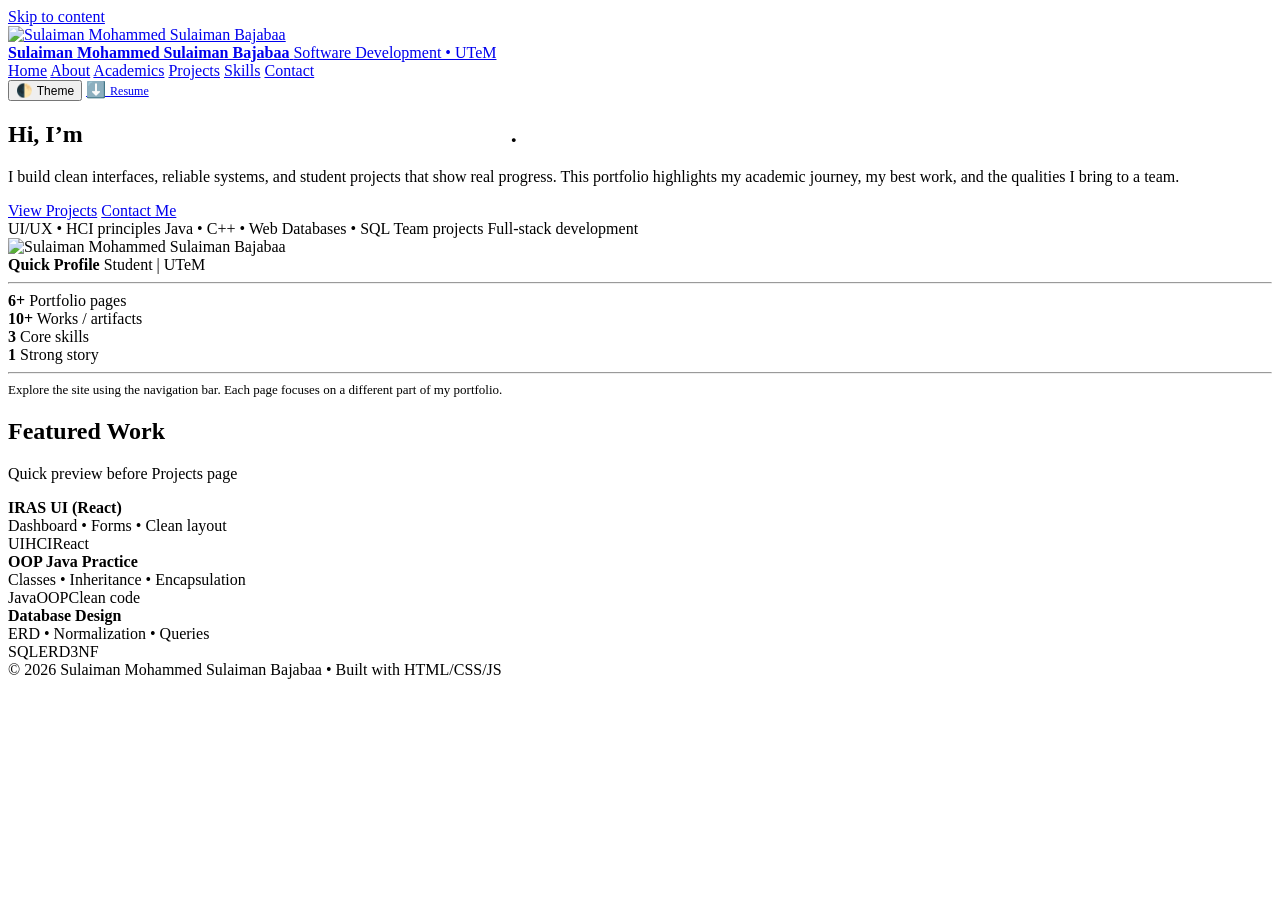
==== index.html @ 4e213ee7 "Add files via upload" ====
<!doctype html>
<html lang="en">
<head>
  <meta charset="utf-8" />
  <meta name="viewport" content="width=device-width,initial-scale=1" />
  <title>My Portfolio | Home</title>
  <link rel="stylesheet" href="assets/style.css" />
</head>
<body>
<a class="skip" href="#main">Skip to content</a>

<header class="site-header">
  <div class="container navbar">
    <a class="brand" href="index.html">
      <img class="brand-avatar" src="assets/me.jpg" alt="Sulaiman Mohammed Sulaiman Bajabaa" />
      <div class="title">
        <strong>Sulaiman Mohammed Sulaiman Bajabaa</strong>
        <span>Software Development • UTeM</span>
      </div>
    </a>

    <nav class="navlinks" aria-label="Primary">
      <a data-nav href="index.html">Home</a>
      <a data-nav href="about.html">About</a>
      <a data-nav href="academics.html">Academics</a>
      <a data-nav href="projects.html">Projects</a>
      <a data-nav href="gallery.html">Skills</a>
      <a data-nav href="contact.html">Contact</a>
    </nav>

    <div class="actions">
      <button class="pill" onclick="toggleTheme()" aria-label="Toggle theme">
        🌓 <span style="font-size:12px;color:var(--muted)">Theme</span>
      </button>
      <a class="pill" href="assets/resume.pdf" target="_blank" rel="noreferrer">
        ⬇️ <span style="font-size:12px;color:var(--muted)">Resume</span>
      </a>
    </div>
  </div>
</header>

<main id="main" class="container">
  <section class="hero">
    <div class="hero-grid">
      <div>
        <h1>Hi, I’m <span style="background:linear-gradient(90deg,var(--accent),var(--accent2),var(--accent3)); -webkit-background-clip:text; background-clip:text; color:transparent;">Sulaiman Mohammed Sulaiman Bajabaa</span>.</h1>
        <p class="lead">
          I build clean interfaces, reliable systems, and student projects that show real progress.
          This portfolio highlights my academic journey, my best work, and the qualities I bring to a team.
        </p>

        <div class="btnrow">
          <a class="btn-primary" href="projects.html">View Projects</a>
          <a class="btn-ghost" href="contact.html">Contact Me</a>
        </div>

        <div class="tagrow" aria-label="Highlights">
          <span class="tag">UI/UX • HCI principles</span>
          <span class="tag">Java • C++ • Web</span>
          <span class="tag">Databases • SQL</span>
          <span class="tag">Team projects</span>
          <span class="tag">Full-stack development</span>
        </div>
      </div>

      <div class="card">
        <div class="profile">
          <img class="avatar-img" src="assets/me.jpg" alt="Sulaiman Mohammed Sulaiman Bajabaa" />
          <div class="who">
            <strong>Quick Profile</strong>
            <span>Student | UTeM</span>
          </div>
        </div>

        <hr class="sep">

        <div class="grid-2">
          <div class="kpi">
            <strong>6+</strong>
            <span>Portfolio pages</span>
          </div>
          <div class="kpi">
            <strong>10+</strong>
            <span>Works / artifacts</span>
          </div>
          <div class="kpi">
            <strong>3</strong>
            <span>Core skills</span>
          </div>
          <div class="kpi">
            <strong>1</strong>
            <span>Strong story</span>
          </div>
        </div>

        <hr class="sep">

        <p style="margin:0;color:var(--muted);font-size:13px;">
          Explore the site using the navigation bar. Each page focuses on a different part of my portfolio.
        </p>
      </div>
    </div>
  </section>

  <div class="section-title">
    <h2>Featured Work</h2>
    <p>Quick preview before Projects page</p>
  </div>

  <section class="grid-3">
    <article class="project" data-tags="web uiux hci">
      <strong>IRAS UI (React)</strong>
      <div class="meta">Dashboard • Forms • Clean layout</div>
      <div class="badges">
        <span class="badge">UI</span><span class="badge">HCI</span><span class="badge">React</span>
      </div>
    </article>

    <article class="project" data-tags="java oop">
      <strong>OOP Java Practice</strong>
      <div class="meta">Classes • Inheritance • Encapsulation</div>
      <div class="badges">
        <span class="badge">Java</span><span class="badge">OOP</span><span class="badge">Clean code</span>
      </div>
    </article>

    <article class="project" data-tags="database sql">
      <strong>Database Design</strong>
      <div class="meta">ERD • Normalization • Queries</div>
      <div class="badges">
        <span class="badge">SQL</span><span class="badge">ERD</span><span class="badge">3NF</span>
      </div>
    </article>
  </section>
</main>

<footer class="footer">
  <div class="container">© <span id="year"></span> Sulaiman Mohammed Sulaiman Bajabaa • Built with HTML/CSS/JS</div>
</footer>

<div id="toast" class="toast" role="status" aria-live="polite"></div>

<script src="assets/app.js"></script>
<script>
  document.getElementById("year").textContent = new Date().getFullYear();
</script>
</body>
</html>
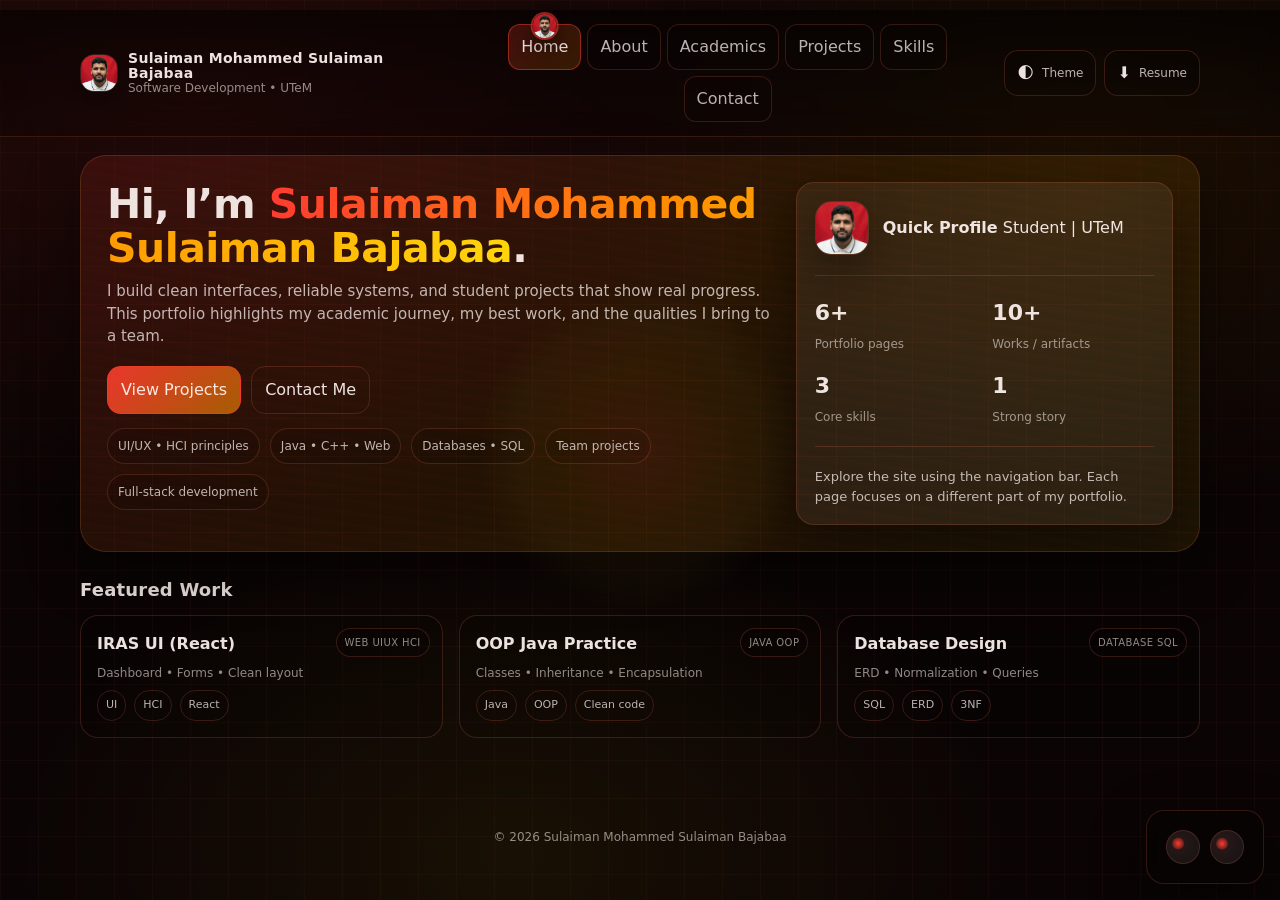
==== commit bb60cfe8: "adding the jum features" ====
--- a/index.html
+++ b/index.html
@@ -104,7 +104,7 @@
 
   <div class="section-title">
     <h2>Featured Work</h2>
-    <p>Quick preview before Projects page</p>
+    
   </div>
 
   <section class="grid-3">
@@ -135,7 +135,7 @@
 </main>
 
 <footer class="footer">
-  <div class="container">© <span id="year"></span> Sulaiman Mohammed Sulaiman Bajabaa • Built with HTML/CSS/JS</div>
+  <div class="container">© <span id="year"></span> Sulaiman Mohammed Sulaiman Bajabaa </div>
 </footer>
 
 <div id="toast" class="toast" role="status" aria-live="polite"></div>
--- a/assets/style.css
+++ b/assets/style.css
@@ -0,0 +1,693 @@
+
+*{ box-sizing:border-box; }
+html, body{ height:100%; }
+img{ max-width:100%; display:block; }
+a{ color:inherit; text-decoration:none; }
+button, input, textarea{ font:inherit; }
+::selection{ background: rgba(255, 59, 48, .25); }
+
+
+:root{
+  --bg: #120707;
+
+  --card: rgba(255,255,255,.06);
+  --card2: rgba(255,255,255,.09);
+  --border: rgba(255,120,90,.18);
+  --grid: rgba(255,120,90,.06);
+
+  --text: rgba(255,245,242,.92);
+  --muted: rgba(255,245,242,.72);
+  --muted2: rgba(255,245,242,.55);
+
+  --shadow: 0 18px 55px rgba(0,0,0,.45);
+
+ 
+  --accent: #ff3b30;   
+  --accent2: #ff9500;
+  --accent3: #ffd60a;  
+
+  --radius: 18px;
+  --radius2: 26px;
+  --max: 1120px;
+}
+
+
+body[data-theme="light"]{
+  --bg: #fff7f6;
+
+
+  --card: rgba(255,255,255,.92);
+  --card2: rgba(255,255,255,.96);
+
+  --border: rgba(170, 60, 50, .20);
+  --grid: rgba(170, 60, 50, .035);
+
+  --text: rgba(18, 10, 10, .92);
+  --muted: rgba(18, 10, 10, .76);
+  --muted2: rgba(18, 10, 10, .56);
+
+  --shadow: 0 18px 55px rgba(24, 34, 60, .10);
+}
+
+
+body{
+  margin:0;
+  font-family: ui-sans-serif, system-ui, -apple-system, Segoe UI, Roboto, Arial;
+  line-height:1.5;
+  color: var(--text);
+
+  background:
+    linear-gradient(to bottom, rgba(0,0,0,.42), rgba(0,0,0,.42)),
+    radial-gradient(1200px 700px at 15% 10%, rgba(255,59,48,.18), transparent 60%),
+    radial-gradient(900px 600px at 85% 20%, rgba(255,149,0,.14), transparent 55%),
+    radial-gradient(900px 600px at 40% 95%, rgba(255,214,10,.10), transparent 55%),
+    linear-gradient(var(--grid) 1px, transparent 1px),
+    linear-gradient(90deg, var(--grid) 1px, transparent 1px),
+    var(--bg);
+
+  background-size:
+    auto, auto, auto, auto,
+    38px 38px,
+    38px 38px,
+    auto;
+
+  overflow-x:hidden;
+}
+
+
+body[data-theme="light"]{
+  background:
+    radial-gradient(1200px 700px at 15% 10%, rgba(255,59,48,.10), transparent 60%),
+    radial-gradient(900px 600px at 85% 20%, rgba(255,149,0,.08), transparent 55%),
+    radial-gradient(900px 600px at 40% 95%, rgba(255,214,10,.06), transparent 55%),
+    linear-gradient(var(--grid) 1px, transparent 1px),
+    linear-gradient(90deg, var(--grid) 1px, transparent 1px),
+    var(--bg);
+
+  background-size:
+    auto, auto, auto,
+    38px 38px,
+    38px 38px,
+    auto;
+}
+
+
+.container{ width: min(var(--max), calc(100% - 40px)); margin:0 auto; }
+main{ padding: 28px 0 60px; }
+.footer{ padding: 30px 0 40px; text-align:center; font-size:12px; color: var(--muted2); }
+
+.skip{
+  position:absolute;
+  left:-999px;
+  top:8px;
+  padding:10px 12px;
+  background: var(--card2);
+  border: 1px solid var(--border);
+  border-radius:12px;
+}
+.skip:focus{ left:12px; z-index:9999; }
+
+
+header.site-header{
+  position: sticky;
+  top: 10px;
+  z-index: 50;
+  backdrop-filter: blur(12px);
+  background: linear-gradient(to bottom, rgba(0,0,0,.52), rgba(0,0,0,.18));
+  border-bottom: 1px solid var(--border);
+}
+body[data-theme="light"] header.site-header{
+  background: rgba(255,255,255,.92);
+}
+
+.navbar{
+  display:flex;
+  align-items:center;
+  justify-content: space-between;
+  gap: 12px;
+  padding: 14px 0;
+}
+
+.brand{
+  display:flex;
+  align-items:center;
+  gap: 10px;
+}
+
+.logo{
+  width: 40px;
+  height: 40px;
+  border-radius: 14px;
+  background: conic-gradient(from 220deg, var(--accent), var(--accent2), var(--accent3), var(--accent));
+  box-shadow: 0 0 0 6px rgba(255, 59, 48, .10);
+}
+
+.brand .title{
+  display:grid;
+  line-height: 1.1;
+}
+.brand .title strong{ font-size: 14px; letter-spacing: .3px; }
+.brand .title span{ font-size: 12px; color: var(--muted2); }
+
+.navlinks{
+  display:flex;
+  gap: 6px;
+  flex-wrap: wrap;
+  justify-content: center;
+}
+.navlinks a{
+  padding: 10px 12px;
+  border-radius: 12px;
+  border: 1px solid var(--border);
+  background: rgba(0,0,0,.12);
+  color: var(--muted);
+  transition: .18s ease;
+}
+body[data-theme="light"] .navlinks a{ background: rgba(255,255,255,.62); }
+.navlinks a:hover{
+  transform: translateY(-1px);
+  color: var(--text);
+  border-color: rgba(255,59,48,.40);
+}
+.navlinks a.active{
+  background: linear-gradient(135deg, rgba(255,59,48,.22), rgba(255,149,0,.16));
+  border-color: rgba(255,59,48,.48);
+  color: var(--text);
+}
+
+.actions{ display:flex; align-items:center; gap: 8px; }
+.pill{
+  border: 1px solid var(--border);
+  background: rgba(0,0,0,.16);
+  color: var(--text);
+  padding: 10px 12px;
+  border-radius: 14px;
+  cursor:pointer;
+  transition: .18s ease;
+  display:inline-flex;
+  align-items:center;
+  gap: 8px;
+}
+body[data-theme="light"] .pill{ background: rgba(255,255,255,.72); }
+.pill:hover{ transform: translateY(-1px); border-color: rgba(255,59,48,.42); }
+.pill:active{ transform: translateY(0px); }
+
+
+.brand-avatar{
+  width: 38px;
+  height: 38px;
+  border-radius: 14px;
+  object-fit: cover;
+  border: 1px solid var(--border);
+  box-shadow: 0 10px 26px rgba(0,0,0,.28);
+  flex: 0 0 auto;
+}
+
+.avatar-img{
+  width: 54px;
+  height: 54px;
+  border-radius: 16px;
+  object-fit: cover;
+  border: 1px solid var(--border);
+  box-shadow: 0 16px 40px rgba(0,0,0,.35);
+  flex: 0 0 auto;
+}
+
+.hero{
+  border: 1px solid var(--border);
+  background: linear-gradient(135deg, rgba(255,59,48,.12), rgba(255,149,0,.10), rgba(255,214,10,.08));
+  border-radius: var(--radius2);
+  padding: 26px;
+  box-shadow: var(--shadow);
+  position: relative;
+  overflow: hidden;
+}
+body[data-theme="light"] .hero{
+  background: linear-gradient(135deg, rgba(255,255,255,.92), rgba(255,255,255,.86));
+}
+
+
+.hero::before{
+  content:"";
+  position:absolute;
+  inset:-40%;
+  background: repeating-linear-gradient(
+    to bottom,
+    rgba(255,59,48,.08) 0px,
+    rgba(255,59,48,.08) 1px,
+    transparent 7px,
+    transparent 12px
+  );
+  transform: rotate(8deg);
+  opacity: .22;
+  animation: scan 9s linear infinite;
+  pointer-events:none;
+}
+@keyframes scan{
+  0%{ transform: translateY(-10%) rotate(8deg); }
+  100%{ transform: translateY(10%) rotate(8deg); }
+}
+
+.hero-grid{
+  display:grid;
+  grid-template-columns: 1.6fr .9fr;
+  gap: 18px;
+  position: relative;
+  z-index: 1;
+}
+@media (max-width: 900px){
+  .hero-grid{ grid-template-columns: 1fr; }
+}
+
+h1{
+  margin: 0 0 10px;
+  font-size: clamp(28px, 3.2vw, 44px);
+  line-height: 1.08;
+  letter-spacing: -0.5px;
+}
+.lead{
+  margin: 0 0 18px;
+  font-size: 15px;
+  color: var(--muted);
+}
+body[data-theme="light"] .lead{
+  color: var(--muted);
+  font-weight: 520;
+}
+
+.section-title{
+  display:flex;
+  align-items:center;
+  justify-content: space-between;
+  gap: 12px;
+  margin: 24px 0 12px;
+}
+.section-title h2{ margin:0; font-size:18px; letter-spacing:.2px; }
+.section-title p{ margin:0; color: var(--muted2); font-size:12px; }
+
+.card{
+  border: 1px solid var(--border);
+  background: var(--card);
+  border-radius: var(--radius);
+  padding: 18px;
+  box-shadow: var(--shadow);
+}
+
+hr.sep{
+  border:none;
+  border-top: 1px solid var(--border);
+  margin: 20px 0;
+}
+
+.grid-2{ display:grid; grid-template-columns: 1fr 1fr; gap:16px; }
+.grid-3{ display:grid; grid-template-columns: 1fr 1fr 1fr; gap:16px; }
+@media (max-width: 900px){
+  .grid-2, .grid-3{ grid-template-columns: 1fr; }
+}
+
+
+.btnrow{ display:flex; gap: 10px; flex-wrap: wrap; }
+.btn-primary, .btn-ghost{
+  padding: 11px 13px;
+  border-radius: 14px;
+  color: var(--text);
+  cursor:pointer;
+  transition: .18s ease;
+  border: 1px solid var(--border);
+}
+.btn-primary{
+  background: linear-gradient(135deg, rgba(255,59,48,.90), rgba(255,149,0,.58));
+  border-color: rgba(255,59,48,.50);
+}
+.btn-ghost{ background: transparent; }
+.btn-primary:hover, .btn-ghost:hover{ transform: translateY(-1px); }
+.btn-primary:active, .btn-ghost:active{ transform: translateY(0px); }
+
+.tagrow{ display:flex; flex-wrap:wrap; gap: 10px; margin: 14px 0 0; }
+.tag{
+  font-size: 12px;
+  padding: 8px 10px;
+  border-radius: 999px;
+  border: 1px solid var(--border);
+  background: rgba(0,0,0,.14);
+  color: var(--muted);
+}
+body[data-theme="light"] .tag{ background: rgba(255,255,255,.62); }
+
+.notice{ margin-top: 10px; font-size: 12px; color: var(--muted2); }
+
+
+.profile{ display:flex; gap: 14px; align-items:center; }
+
+.kpi{ display:grid; gap: 6px; }
+.kpi strong{ font-size: 22px; }
+.kpi span{ color: var(--muted2); font-size: 12px; }
+
+
+.timeline{ display:grid; gap: 10px; }
+.t-item{
+  display:grid;
+  grid-template-columns: 120px 1fr;
+  gap: 12px;
+  padding: 14px;
+  border-radius: 16px;
+  border: 1px solid var(--border);
+  background: rgba(0,0,0,.10);
+}
+body[data-theme="light"] .t-item{ background: rgba(255,255,255,.90); }
+@media (max-width: 600px){ .t-item{ grid-template-columns: 1fr; } }
+.t-item .when{ color: var(--muted2); font-size: 12px; }
+.t-item .what strong{ display:block; }
+.t-item .what span{ color: var(--muted2); font-size: 12px; }
+
+.filterbar{
+  display:flex;
+  gap: 10px;
+  flex-wrap: wrap;
+  align-items:center;
+  justify-content: space-between;
+}
+.search{
+  flex: 1;
+  min-width: 220px;
+  padding: 11px 12px;
+  border-radius: 14px;
+  border: 1px solid var(--border);
+  background: rgba(0,0,0,.12);
+  color: var(--text);
+  outline:none;
+}
+body[data-theme="light"] .search{ background: rgba(255,255,255,.86); }
+
+.chips{ display:flex; gap: 8px; flex-wrap: wrap; }
+.chip{
+  padding: 9px 10px;
+  border-radius: 999px;
+  border: 1px solid var(--border);
+  background: rgba(0,0,0,.10);
+  color: var(--muted);
+  cursor:pointer;
+  transition: .15s ease;
+  font-size: 12px;
+}
+body[data-theme="light"] .chip{ background: rgba(255,255,255,.86); }
+.chip.active{
+  background: linear-gradient(135deg, rgba(255,59,48,.22), rgba(255,149,0,.16));
+  border-color: rgba(255,59,48,.46);
+  color: var(--text);
+}
+
+.project{
+  padding: 16px;
+  border-radius: 18px;
+  border: 1px solid var(--border);
+  background: rgba(0,0,0,.10);
+  display:grid;
+  gap: 8px;
+  transition: .18s ease;
+  position: relative;
+}
+body[data-theme="light"] .project{ background: rgba(255,255,255,.90); }
+.project:hover{ transform: translateY(-2px); border-color: rgba(255,59,48,.40); }
+
+.project .meta{ color: var(--muted2); font-size: 12px; }
+.badges{ display:flex; gap: 8px; flex-wrap: wrap; }
+.badge{
+  font-size: 11px;
+  padding: 6px 8px;
+  border-radius: 999px;
+  border: 1px solid var(--border);
+  color: var(--muted);
+}
+
+
+.project::after{
+  content: attr(data-tags);
+  position:absolute;
+  top: 12px;
+  right: 12px;
+  font-size: 10px;
+  padding: 6px 8px;
+  border-radius: 999px;
+  border: 1px solid var(--border);
+  background: rgba(0,0,0,.18);
+  color: var(--muted2);
+  letter-spacing: .4px;
+  text-transform: uppercase;
+}
+body[data-theme="light"] .project::after{ background: rgba(255,255,255,.92); }
+
+
+.gallery{
+  display:grid;
+  grid-template-columns: repeat(12, 1fr);
+  gap: 12px;
+}
+.g-item{
+  grid-column: span 4;
+  border-radius: 18px;
+  overflow:hidden;
+  border: 1px solid var(--border);
+  background: rgba(0,0,0,.10);
+  cursor:pointer;
+  transition: .18s ease;
+}
+body[data-theme="light"] .g-item{ background: rgba(255,255,255,.90); }
+.g-item:hover{ transform: translateY(-2px); border-color: rgba(255,59,48,.40); }
+.g-item .cap{ padding: 12px; font-size: 12px; color: var(--muted); }
+@media (max-width: 900px){ .g-item{ grid-column: span 6; } }
+@media (max-width: 600px){ .g-item{ grid-column: span 12; } }
+
+.modal{
+  position: fixed;
+  inset: 0;
+  display:none;
+  place-items:center;
+  background: rgba(0,0,0,.65);
+  padding: 20px;
+  z-index: 999;
+}
+.modal.show{ display:grid; }
+.modal .box{
+  width: min(920px, 100%);
+  border-radius: 22px;
+  border: 1px solid var(--border);
+  background: var(--bg);
+  box-shadow: var(--shadow);
+  overflow:hidden;
+}
+.modal .top{
+  display:flex;
+  align-items:center;
+  justify-content: space-between;
+  gap: 10px;
+  padding: 12px 14px;
+  border-bottom: 1px solid var(--border);
+}
+.modal .top strong{ font-size: 13px; }
+.modal .content{ padding: 14px; }
+.modal .close{
+  border: 1px solid var(--border);
+  background: rgba(0,0,0,.18);
+  color: var(--text);
+  padding: 8px 10px;
+  border-radius: 12px;
+  cursor:pointer;
+}
+body[data-theme="light"] .modal .close{ background: rgba(255,255,255,.92); }
+
+
+.form{ display:grid; gap: 12px; }
+.field{ display:grid; gap: 6px; }
+.field label{ font-size: 12px; color: var(--muted2); }
+.field input, .field textarea{
+  padding: 11px 12px;
+  border-radius: 14px;
+  border: 1px solid var(--border);
+  background: rgba(0,0,0,.12);
+  color: var(--text);
+  outline:none;
+}
+body[data-theme="light"] .field input,
+body[data-theme="light"] .field textarea{ background: rgba(255,255,255,.92); }
+.field textarea{ min-height: 120px; resize: vertical; }
+.help{ font-size: 12px; color: var(--muted2); }
+
+.toast{
+  position: fixed;
+  bottom: 18px;
+  left: 50%;
+  transform: translateX(-50%);
+  padding: 10px 12px;
+  border-radius: 14px;
+  border: 1px solid var(--border);
+  background: rgba(0,0,0,.55);
+  backdrop-filter: blur(10px);
+  color: var(--text);
+  display:none;
+  z-index: 1000;
+}
+body[data-theme="light"] .toast{ background: rgba(255,255,255,.92); }
+.toast.show{ display:block; }
+
+
+.cursor-glow{
+  position: fixed;
+  left: 0;
+  top: 0;
+  width: 320px;
+  height: 320px;
+  border-radius: 999px;
+  pointer-events: none;
+  z-index: 5;
+  transform: translate(-50%, -50%);
+  opacity: .28;
+  filter: blur(2px);
+  background: radial-gradient(circle,
+    rgba(255,59,48,.35) 0%,
+    rgba(255,149,0,.18) 35%,
+    rgba(255,214,10,.10) 55%,
+    transparent 70%
+  );
+  mix-blend-mode: screen;
+}
+body[data-theme="light"] .cursor-glow{
+  opacity: .20;
+  mix-blend-mode: multiply;
+}
+
+
+.buddy{
+  position: fixed;
+  right: 16px;
+  bottom: 16px;
+  width: 118px;
+  height: 74px;
+  border-radius: 18px;
+  border: 1px solid var(--border);
+  background: rgba(0,0,0,.22);
+  backdrop-filter: blur(10px);
+  box-shadow: var(--shadow);
+  z-index: 60;
+  display:flex;
+  align-items:center;
+  justify-content: center;
+  gap: 10px;
+  cursor: pointer;
+  user-select: none;
+}
+body[data-theme="light"] .buddy{ background: rgba(255,255,255,.86); }
+
+.buddy .eye{
+  width: 34px;
+  height: 34px;
+  border-radius: 999px;
+  border: 1px solid var(--border);
+  background: rgba(255,255,255,.08);
+  position: relative;
+  overflow: hidden;
+}
+body[data-theme="light"] .buddy .eye{ background: rgba(0,0,0,.04); }
+
+.buddy .pupil{
+  width: 12px;
+  height: 12px;
+  border-radius: 999px;
+  position:absolute;
+  left: 50%;
+  top: 50%;
+  transform: translate(-50%, -50%);
+  background: radial-gradient(circle, var(--accent) 0%, rgba(255,59,48,.45) 55%, rgba(0,0,0,.35) 100%);
+  box-shadow: 0 0 18px rgba(255,59,48,.30);
+}
+
+.buddy .hint{
+  position: absolute;
+  left: 10px;
+  top: -28px;
+  font-size: 11px;
+  color: var(--muted2);
+  background: rgba(0,0,0,.22);
+  border: 1px solid var(--border);
+  padding: 6px 8px;
+  border-radius: 12px;
+  opacity: 0;
+  transform: translateY(4px);
+  transition: .18s ease;
+  pointer-events:none;
+  white-space: nowrap;
+}
+body[data-theme="light"] .buddy .hint{ background: rgba(255,255,255,.92); }
+.buddy:hover .hint{ opacity: 1; transform: translateY(0); }
+
+
+.buddy.pop{ animation: buddyPop .35s ease; }
+@keyframes buddyPop{
+  0%{ transform: translateY(0) scale(1); }
+  50%{ transform: translateY(-4px) scale(1.03); }
+  100%{ transform: translateY(0) scale(1); }
+}
+
+
+@media (prefers-reduced-motion: reduce){
+  *{ scroll-behavior:auto !important; transition:none !important; animation:none !important; }
+  .cursor-glow{ display:none !important; }
+}
+
+
+.navlinks{
+  position: relative;
+  align-items: center;
+}
+
+.nav-face{
+  position: absolute;
+  left: 0;
+  top: -12px;            
+
+  width: 28px;
+  height: 28px;
+  border-radius: 999px;
+  overflow: hidden;
+  pointer-events: none;
+  z-index: 10;
+
+  border: 2px solid rgba(255,59,48,.55);
+  box-shadow: 0 10px 18px rgba(0,0,0,.40);
+  background: rgba(0,0,0,.25);
+
+  opacity: 0;
+  transform: translateX(calc(var(--x, 0px) - 50%));
+  transition: none;        
+}
+
+body[data-theme="light"] .nav-face{
+  background: rgba(255,255,255,.85);
+  box-shadow: 0 10px 18px rgba(0,0,0,.18);
+}
+
+.nav-face img{
+  width: 100%;
+  height: 100%;
+  object-fit: cover;
+  display: block;
+}
+
+.nav-face.ready{
+  opacity: 1;
+  transition: transform .26s cubic-bezier(.2,.9,.2,1);
+}
+
+
+.nav-face.jump{
+  animation: faceJump .30s cubic-bezier(.2,.9,.2,1);
+}
+@keyframes faceJump{
+  0%   { transform: translateX(calc(var(--x, 0px) - 50%)) translateY(0) scale(1); }
+  45%  { transform: translateX(calc(var(--x, 0px) - 50%)) translateY(-10px) scale(1.06); }
+  100% { transform: translateX(calc(var(--x, 0px) - 50%)) translateY(0) scale(1); }
+}
+
+@media (max-width: 760px){
+  .nav-face{ display:none; }
+}
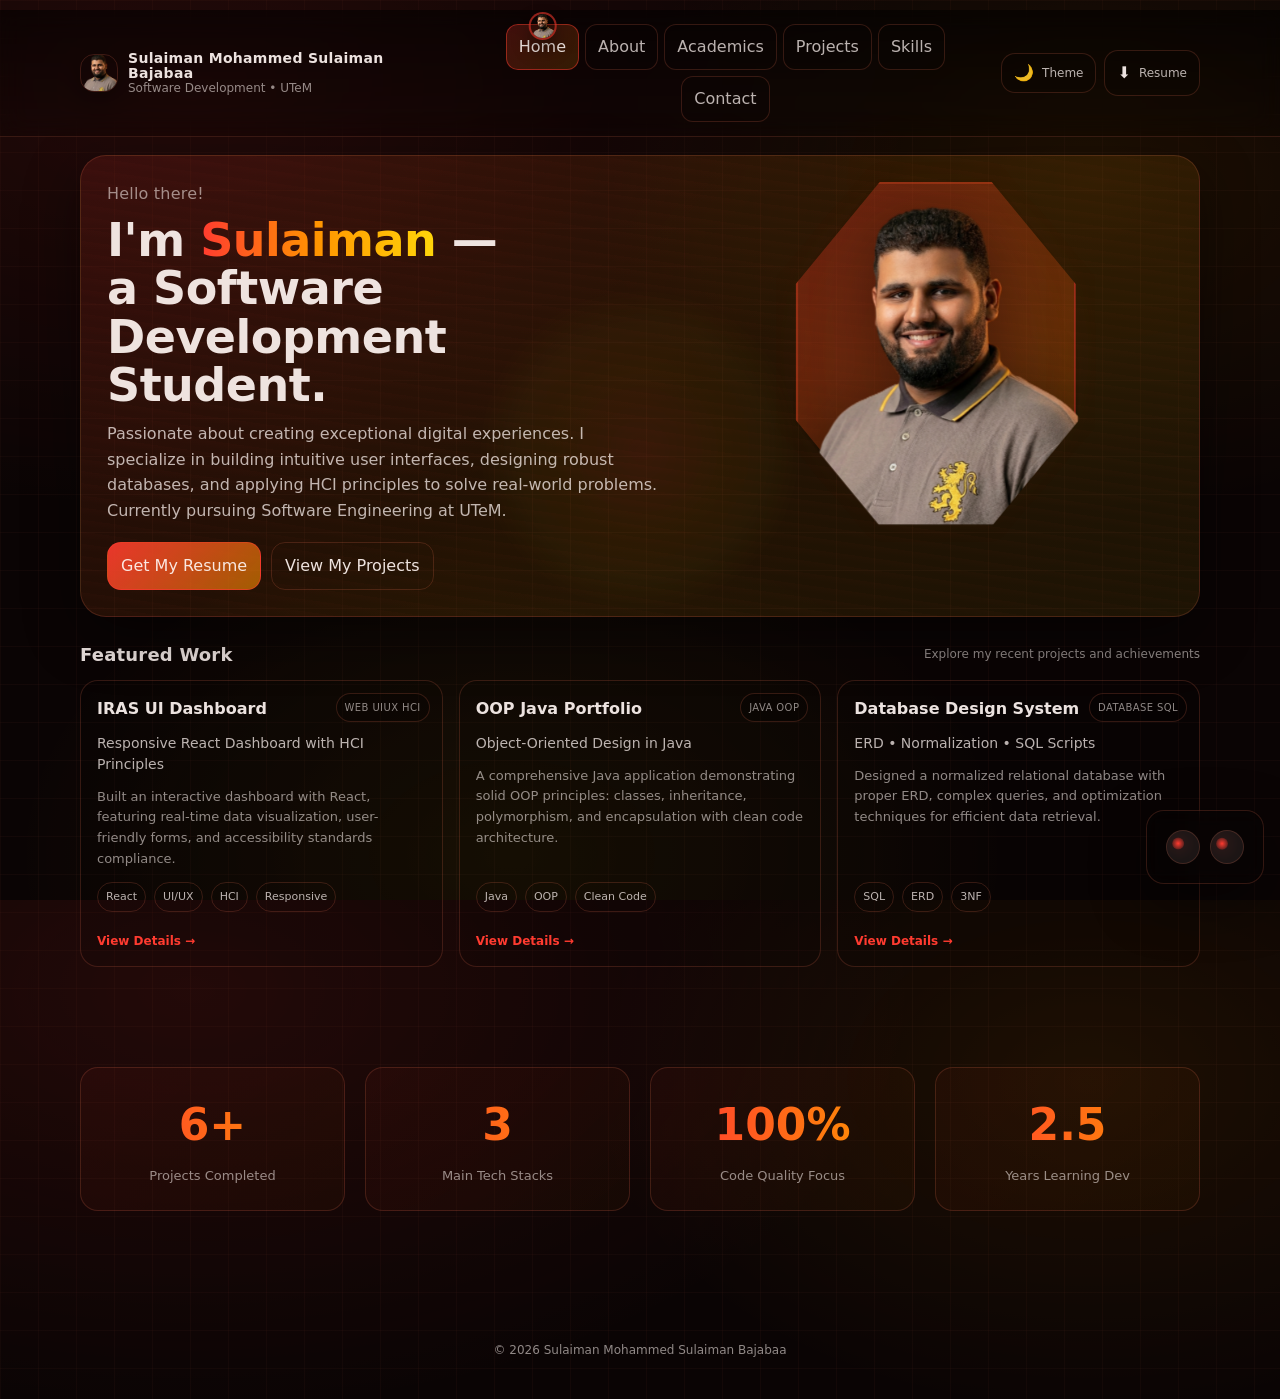
==== commit 36bd7f3a: "adding some pic and finishing other files" ====
--- a/index.html
+++ b/index.html
@@ -30,7 +30,7 @@
 
     <div class="actions">
       <button class="pill" onclick="toggleTheme()" aria-label="Toggle theme">
-        🌓 <span style="font-size:12px;color:var(--muted)">Theme</span>
+        <span class="theme-icon">🌙</span> <span style="font-size:12px;color:var(--muted)">Theme</span>
       </button>
       <a class="pill" href="assets/resume.pdf" target="_blank" rel="noreferrer">
         ⬇️ <span style="font-size:12px;color:var(--muted)">Resume</span>
@@ -42,95 +42,108 @@
 <main id="main" class="container">
   <section class="hero">
     <div class="hero-grid">
-      <div>
-        <h1>Hi, I’m <span style="background:linear-gradient(90deg,var(--accent),var(--accent2),var(--accent3)); -webkit-background-clip:text; background-clip:text; color:transparent;">Sulaiman Mohammed Sulaiman Bajabaa</span>.</h1>
-        <p class="lead">
-          I build clean interfaces, reliable systems, and student projects that show real progress.
-          This portfolio highlights my academic journey, my best work, and the qualities I bring to a team.
+      <div class="hero-left">
+        <p class="hero-kicker">Hello there! </p>
+
+        <h1 class="hero-title">
+          I'm <span class="hero-name">Sulaiman</span> —<br>
+
+
+          a <span class=>Software Development Student</span>.
+        </h1>
+
+        <p class="hero-desc">
+          Passionate about creating exceptional digital experiences. I specialize in building 
+          intuitive user interfaces, designing robust databases, and applying HCI principles 
+          to solve real-world problems. Currently pursuing Software Engineering at UTeM.
         </p>
 
-        <div class="btnrow">
-          <a class="btn-primary" href="projects.html">View Projects</a>
-          <a class="btn-ghost" href="contact.html">Contact Me</a>
-        </div>
-
-        <div class="tagrow" aria-label="Highlights">
-          <span class="tag">UI/UX • HCI principles</span>
-          <span class="tag">Java • C++ • Web</span>
-          <span class="tag">Databases • SQL</span>
-          <span class="tag">Team projects</span>
-          <span class="tag">Full-stack development</span>
+        <div class="hero-cta">
+          <a class="btn-primary" href="assets/resume.pdf" target="_blank" rel="noreferrer">Get My Resume</a>
+          <a class="btn-ghost" href="projects.html">View My Projects</a>
         </div>
       </div>
 
-      <div class="card">
-        <div class="profile">
-          <img class="avatar-img" src="assets/me.jpg" alt="Sulaiman Mohammed Sulaiman Bajabaa" />
-          <div class="who">
-            <strong>Quick Profile</strong>
-            <span>Student | UTeM</span>
-          </div>
-        </div>
-
-        <hr class="sep">
-
-        <div class="grid-2">
-          <div class="kpi">
-            <strong>6+</strong>
-            <span>Portfolio pages</span>
-          </div>
-          <div class="kpi">
-            <strong>10+</strong>
-            <span>Works / artifacts</span>
-          </div>
-          <div class="kpi">
-            <strong>3</strong>
-            <span>Core skills</span>
-          </div>
-          <div class="kpi">
-            <strong>1</strong>
-            <span>Strong story</span>
-          </div>
-        </div>
-
-        <hr class="sep">
-
-        <p style="margin:0;color:var(--muted);font-size:13px;">
-          Explore the site using the navigation bar. Each page focuses on a different part of my portfolio.
-        </p>
+      <div class="hero-image-frame">
+        <img src="assets/me.jpg" alt="Sulaiman Mohammed Sulaiman Bajabaa" />
       </div>
     </div>
   </section>
 
   <div class="section-title">
     <h2>Featured Work</h2>
-    
+    <p>Explore my recent projects and achievements</p>
   </div>
 
   <section class="grid-3">
-    <article class="project" data-tags="web uiux hci">
-      <strong>IRAS UI (React)</strong>
-      <div class="meta">Dashboard • Forms • Clean layout</div>
+    <article class="project project-card" data-tags="web uiux hci">
+      <div class="project-header">
+        <strong>IRAS UI Dashboard</strong>
+        
+      </div>
+      <p class="project-subtitle">Responsive React Dashboard with HCI Principles</p>
+      <p class="project-description">
+        Built an interactive dashboard with React, featuring real-time data visualization, 
+        user-friendly forms, and accessibility standards compliance.
+      </p>
       <div class="badges">
-        <span class="badge">UI</span><span class="badge">HCI</span><span class="badge">React</span>
+        <span class="badge">React</span><span class="badge">UI/UX</span><span class="badge">HCI</span><span class="badge">Responsive</span>
       </div>
+      <a href="projects.html#iras" class="project-link">View Details →</a>
     </article>
 
-    <article class="project" data-tags="java oop">
-      <strong>OOP Java Practice</strong>
-      <div class="meta">Classes • Inheritance • Encapsulation</div>
+    <article class="project project-card" data-tags="java oop">
+      <div class="project-header">
+        <strong>OOP Java Portfolio</strong>
+       
+      </div>
+      <p class="project-subtitle">Object-Oriented Design in Java</p>
+      <p class="project-description">
+        A comprehensive Java application demonstrating solid OOP principles: classes, 
+        inheritance, polymorphism, and encapsulation with clean code architecture.
+      </p>
       <div class="badges">
-        <span class="badge">Java</span><span class="badge">OOP</span><span class="badge">Clean code</span>
+        <span class="badge">Java</span><span class="badge">OOP</span><span class="badge">Clean Code</span>
       </div>
+      <a href="projects.html#oop" class="project-link">View Details →</a>
     </article>
 
-    <article class="project" data-tags="database sql">
-      <strong>Database Design</strong>
-      <div class="meta">ERD • Normalization • Queries</div>
+    <article class="project project-card" data-tags="database sql">
+      <div class="project-header">
+        <strong>Database Design System</strong>
+        
+      </div>
+      <p class="project-subtitle">ERD • Normalization • SQL Scripts</p>
+      <p class="project-description">
+        Designed a normalized relational database with proper ERD, 
+        complex queries, and optimization techniques for efficient data retrieval.
+      </p>
       <div class="badges">
         <span class="badge">SQL</span><span class="badge">ERD</span><span class="badge">3NF</span>
       </div>
+      <a href="projects.html#database" class="project-link">View Details →</a>
     </article>
+  </section>
+
+  <section class="stats-section">
+    <div class="stats-grid">
+      <div class="stat-box">
+        <div class="stat-number">6+</div>
+        <div class="stat-label">Projects Completed</div>
+      </div>
+      <div class="stat-box">
+        <div class="stat-number">3</div>
+        <div class="stat-label">Main Tech Stacks</div>
+      </div>
+      <div class="stat-box">
+        <div class="stat-number">100%</div>
+        <div class="stat-label">Code Quality Focus</div>
+      </div>
+      <div class="stat-box">
+        <div class="stat-number">2.5</div>
+        <div class="stat-label">Years Learning Dev</div>
+      </div>
+    </div>
   </section>
 </main>
 
--- a/assets/style.css
+++ b/assets/style.css
@@ -55,6 +55,7 @@
   font-family: ui-sans-serif, system-ui, -apple-system, Segoe UI, Roboto, Arial;
   line-height:1.5;
   color: var(--text);
+  transition: background-color .4s ease, color .4s ease;
 
   background:
     linear-gradient(to bottom, rgba(0,0,0,.42), rgba(0,0,0,.42)),
@@ -191,6 +192,37 @@
 body[data-theme="light"] .pill{ background: rgba(255,255,255,.72); }
 .pill:hover{ transform: translateY(-1px); border-color: rgba(255,59,48,.42); }
 .pill:active{ transform: translateY(0px); }
+
+/* Theme Toggle Animation */
+.pill[onclick*="toggleTheme"]{
+  position: relative;
+  overflow: visible;
+  min-height: 36px;
+}
+
+.theme-icon{
+  display: inline-flex;
+  align-items: center;
+  justify-content: center;
+  font-size: 16px;
+  line-height: 1;
+  animation: themeIconDrop .5s cubic-bezier(.2,.9,.2,1);
+}
+
+@keyframes themeIconDrop{
+  0%{
+    opacity: 0;
+    transform: translateY(-20px) scale(.8);
+  }
+  60%{
+    opacity: 1;
+    transform: translateY(2px) scale(1.05);
+  }
+  100%{
+    opacity: 1;
+    transform: translateY(0) scale(1);
+  }
+}
 
 
 .brand-avatar{
@@ -344,21 +376,86 @@
 .kpi span{ color: var(--muted2); font-size: 12px; }
 
 
-.timeline{ display:grid; gap: 10px; }
-.t-item{
-  display:grid;
-  grid-template-columns: 120px 1fr;
-  gap: 12px;
-  padding: 14px;
-  border-radius: 16px;
-  border: 1px solid var(--border);
-  background: rgba(0,0,0,.10);
-}
-body[data-theme="light"] .t-item{ background: rgba(255,255,255,.90); }
-@media (max-width: 600px){ .t-item{ grid-template-columns: 1fr; } }
-.t-item .when{ color: var(--muted2); font-size: 12px; }
-.t-item .what strong{ display:block; }
-.t-item .what span{ color: var(--muted2); font-size: 12px; }
+/* School Card Styles */
+.school-cards {
+  display: grid;
+  gap: 18px;
+  margin-bottom: 18px;
+}
+.school-card {
+  display: flex;
+  align-items: center;
+  gap: 18px;
+  background: var(--card2);
+  border: 1px solid var(--border);
+  border-radius: var(--radius);
+  padding: 18px 22px;
+  box-shadow: 0 8px 32px rgba(255,59,48,.08);
+  transition: all 0.4s cubic-bezier(.2,.9,.2,1);
+  opacity: 0;
+  transform: translateY(30px);
+}
+.school-card.animated-card {
+  animation: schoolSlideIn 0.6s cubic-bezier(.2,.9,.2,1) forwards;
+}
+.school-card.animated-card:nth-child(1) { animation-delay: 0.1s; }
+.school-card.animated-card:nth-child(2) { animation-delay: 0.2s; }
+.school-card.animated-card:nth-child(3) { animation-delay: 0.3s; }
+.school-card.animated-card:nth-child(4) { animation-delay: 0.4s; }
+
+@keyframes schoolSlideIn {
+  from {
+    opacity: 0;
+    transform: translateY(30px);
+  }
+  to {
+    opacity: 1;
+    transform: translateY(0);
+  }
+}
+
+.school-card:hover {
+  transform: translateY(-5px);
+  box-shadow: 0 12px 40px rgba(255,59,48,.15);
+  border-color: var(--accent);
+}
+
+.school-card.utem-card {
+  background: linear-gradient(135deg, rgba(255,59,48,.08), rgba(255,149,0,.05));
+  border-color: rgba(255,59,48,.25);
+}
+
+.school-logo {
+  width: 64px;
+  height: 64px;
+  border-radius: 14px;
+  object-fit: cover;
+  box-shadow: 0 4px 18px rgba(255,59,48,.10);
+  background: #fff;
+  transition: transform 0.3s ease;
+}
+.school-card:hover .school-logo {
+  transform: scale(1.1) rotate(3deg);
+}
+.school-card h3 {
+  margin: 0 0 4px;
+  font-size: 20px;
+  background: linear-gradient(90deg, var(--accent), var(--accent2));
+  -webkit-background-clip: text;
+  background-clip: text;
+  color: transparent;
+}
+.school-years {
+  font-size: 13px;
+  color: var(--muted2);
+  margin-bottom: 6px;
+  display: block;
+}
+.school-card p {
+  margin: 0;
+  color: var(--muted);
+  font-size: 14px;
+}
 
 .filterbar{
   display:flex;
@@ -437,6 +534,182 @@
 }
 body[data-theme="light"] .project::after{ background: rgba(255,255,255,.92); }
 
+/* Roadmap Timeline Styles */
+.roadmap-timeline {
+  position: relative;
+  padding: 60px 0 40px 60px;
+  margin: 0 auto;
+}
+
+.roadmap-line {
+  position: absolute;
+  left: 24px;
+  top: 0;
+  bottom: 0;
+  width: 3px;
+  background: linear-gradient(180deg, 
+    var(--accent) 0%, 
+    var(--accent2) 50%, 
+    var(--accent3) 100%);
+  border-radius: 3px;
+  z-index: 0;
+}
+
+.roadmap-node {
+  position: relative;
+  margin-bottom: 80px;
+  opacity: 0;
+  transform: translateY(60px);
+  animation: roadmapFadeIn 0.8s cubic-bezier(0.16, 1, 0.3, 1) forwards;
+}
+
+.roadmap-node:nth-child(2) { animation-delay: 0.15s; }
+.roadmap-node:nth-child(3) { animation-delay: 0.3s; }
+.roadmap-node:nth-child(4) { animation-delay: 0.45s; }
+.roadmap-node:nth-child(5) { animation-delay: 0.6s; }
+.roadmap-node:nth-child(6) { animation-delay: 0.75s; }
+.roadmap-node:nth-child(7) { animation-delay: 0.9s; }
+
+@keyframes roadmapFadeIn {
+  to {
+    opacity: 1;
+    transform: translateY(0);
+  }
+}
+
+.roadmap-dot {
+  position: absolute;
+  left: -48px;
+  top: 20px;
+  width: 24px;
+  height: 24px;
+  border-radius: 50%;
+  background: linear-gradient(135deg, var(--accent), var(--accent2));
+  border: 4px solid var(--bg);
+  box-shadow: 0 0 0 4px rgba(255, 59, 48, 0.15),
+              0 4px 12px rgba(255, 59, 48, 0.3);
+  z-index: 2;
+  transition: all 0.4s cubic-bezier(0.16, 1, 0.3, 1);
+}
+
+.roadmap-node:hover .roadmap-dot {
+  transform: scale(1.3);
+  box-shadow: 0 0 0 8px rgba(255, 59, 48, 0.2),
+              0 6px 20px rgba(255, 59, 48, 0.4);
+}
+
+.roadmap-content {
+  background: var(--card2);
+  border: 1px solid var(--border);
+  border-radius: 24px;
+  padding: 0;
+  overflow: hidden;
+  box-shadow: 0 8px 32px rgba(255, 59, 48, 0.08);
+  transition: all 0.4s cubic-bezier(0.16, 1, 0.3, 1);
+}
+
+.roadmap-content:hover {
+  transform: translateX(12px) translateY(-8px);
+  box-shadow: 0 20px 60px rgba(255, 59, 48, 0.18);
+  border-color: rgba(255, 59, 48, 0.4);
+}
+
+.roadmap-image-wrapper {
+  width: 100%;
+  height: 280px;
+  overflow: hidden;
+  position: relative;
+  background: linear-gradient(135deg, rgba(255,59,48,0.05), rgba(255,149,0,0.05));
+}
+
+.roadmap-image {
+  width: 100%;
+  height: 100%;
+  object-fit: cover;
+  transition: transform 0.6s cubic-bezier(0.16, 1, 0.3, 1);
+}
+
+.roadmap-content:hover .roadmap-image {
+  transform: scale(1.08);
+}
+
+.roadmap-gallery {
+  display: grid;
+  grid-template-columns: repeat(3, 1fr);
+  gap: 0;
+  height: 280px;
+}
+
+.roadmap-gallery .roadmap-image {
+  width: 100%;
+  height: 280px;
+  object-fit: cover;
+}
+
+.roadmap-text {
+  padding: 28px 32px 32px;
+}
+
+.roadmap-text h3 {
+  margin: 0 0 12px 0;
+  font-size: 22px;
+  background: linear-gradient(90deg, var(--accent), var(--accent2));
+  -webkit-background-clip: text;
+  background-clip: text;
+  color: transparent;
+  font-weight: 600;
+}
+
+.roadmap-text .meta {
+  color: var(--muted2);
+  font-size: 13px;
+  margin-bottom: 14px;
+  display: block;
+}
+
+.roadmap-text p {
+  color: var(--muted);
+  line-height: 1.6;
+  margin: 0 0 16px 0;
+}
+
+@media (max-width: 768px) {
+  .roadmap-timeline {
+    padding-left: 40px;
+  }
+  
+  .roadmap-line {
+    left: 16px;
+  }
+  
+  .roadmap-dot {
+    left: -32px;
+    width: 20px;
+    height: 20px;
+  }
+  
+  .roadmap-image-wrapper {
+    height: 200px;
+  }
+  
+  .roadmap-gallery {
+    grid-template-columns: 1fr;
+    height: auto;
+  }
+  
+  .roadmap-gallery .roadmap-image {
+    height: 180px;
+  }
+  
+  .roadmap-text {
+    padding: 20px;
+  }
+  
+  .roadmap-text h3 {
+    font-size: 18px;
+  }
+}
+
 
 .gallery{
   display:grid;
@@ -457,6 +730,187 @@
 .g-item .cap{ padding: 12px; font-size: 12px; color: var(--muted); }
 @media (max-width: 900px){ .g-item{ grid-column: span 6; } }
 @media (max-width: 600px){ .g-item{ grid-column: span 12; } }
+
+/* Skills Grid Styles */
+.skills-grid {
+  display: grid;
+  grid-template-columns: repeat(auto-fit, minmax(320px, 1fr));
+  gap: 24px;
+  margin-bottom: 32px;
+}
+
+.skill-card {
+  background: var(--card2);
+  border: 1px solid var(--border);
+  border-radius: 24px;
+  padding: 32px;
+  transition: all 0.4s cubic-bezier(0.16, 1, 0.3, 1);
+  position: relative;
+  overflow: hidden;
+}
+
+.skill-card::before {
+  content: "";
+  position: absolute;
+  top: 0;
+  left: 0;
+  width: 100%;
+  height: 4px;
+  background: linear-gradient(90deg, var(--accent), var(--accent2));
+  transform: scaleX(0);
+  transform-origin: left;
+  transition: transform 0.4s cubic-bezier(0.16, 1, 0.3, 1);
+}
+
+.skill-card:hover::before {
+  transform: scaleX(1);
+}
+
+.skill-card:hover {
+  transform: translateY(-12px);
+  box-shadow: 0 20px 60px rgba(255, 59, 48, 0.15);
+  border-color: rgba(255, 59, 48, 0.3);
+}
+
+.skill-icon {
+  font-size: 48px;
+  margin-bottom: 16px;
+  display: inline-block;
+  transition: transform 0.4s cubic-bezier(0.16, 1, 0.3, 1);
+}
+
+.skill-card:hover .skill-icon {
+  transform: scale(1.2) rotate(5deg);
+}
+
+.skill-card h3 {
+  margin: 0 0 20px;
+  font-size: 22px;
+  background: linear-gradient(90deg, var(--accent), var(--accent2));
+  -webkit-background-clip: text;
+  background-clip: text;
+  color: transparent;
+}
+
+.skill-items {
+  display: flex;
+  flex-direction: column;
+  gap: 16px;
+  margin-bottom: 20px;
+}
+
+.skill-item span {
+  font-size: 14px;
+  color: var(--muted);
+  margin-bottom: 6px;
+  display: block;
+}
+
+.skill-bar {
+  width: 100%;
+  height: 8px;
+  background: rgba(255, 59, 48, 0.1);
+  border-radius: 999px;
+  overflow: hidden;
+}
+
+.skill-fill {
+  height: 100%;
+  background: linear-gradient(90deg, var(--accent), var(--accent2));
+  border-radius: 999px;
+  transition: width 0.8s cubic-bezier(0.16, 1, 0.3, 1);
+  box-shadow: 0 0 12px rgba(255, 59, 48, 0.4);
+}
+
+.skill-card:hover .skill-fill {
+  box-shadow: 0 0 18px rgba(255, 59, 48, 0.6);
+}
+
+/* Quality Cards for About Page */
+.qualities-grid {
+  display: grid;
+  grid-template-columns: repeat(auto-fit, minmax(280px, 1fr));
+  gap: 28px;
+  margin-bottom: 40px;
+}
+
+.quality-card {
+  background: var(--card2);
+  border: 1px solid var(--border);
+  border-radius: 24px;
+  overflow: hidden;
+  transition: all 0.4s cubic-bezier(0.16, 1, 0.3, 1);
+}
+
+.quality-card:hover {
+  transform: translateY(-12px) scale(1.02);
+  box-shadow: 0 20px 60px rgba(255, 59, 48, 0.18);
+  border-color: rgba(255, 59, 48, 0.4);
+}
+
+.quality-image-wrapper {
+  width: 100%;
+  height: 220px;
+  position: relative;
+  overflow: hidden;
+  background: linear-gradient(135deg, rgba(255,59,48,0.05), rgba(255,149,0,0.05));
+}
+
+.quality-image {
+  width: 100%;
+  height: 100%;
+  object-fit: cover;
+  transition: transform 0.6s cubic-bezier(0.16, 1, 0.3, 1);
+}
+
+.quality-card:hover .quality-image {
+  transform: scale(1.1);
+}
+
+.quality-overlay {
+  position: absolute;
+  top: 0;
+  left: 0;
+  width: 100%;
+  height: 100%;
+  background: linear-gradient(135deg, rgba(255,59,48,0.7), rgba(255,149,0,0.7));
+  opacity: 0;
+  transition: opacity 0.4s;
+  display: flex;
+  align-items: center;
+  justify-content: center;
+}
+
+.quality-card:hover .quality-overlay {
+  opacity: 1;
+}
+
+.quality-number {
+  font-size: 64px;
+  font-weight: 700;
+  color: white;
+  text-shadow: 0 4px 12px rgba(0,0,0,0.3);
+}
+
+.quality-content {
+  padding: 24px 28px 28px;
+}
+
+.quality-content h3 {
+  margin: 0 0 12px;
+  font-size: 20px;
+  background: linear-gradient(90deg, var(--accent), var(--accent2));
+  -webkit-background-clip: text;
+  background-clip: text;
+  color: transparent;
+}
+
+.quality-content p {
+  color: var(--muted);
+  line-height: 1.6;
+  margin: 0 0 16px;
+  font-size: 14px;
+}
 
 .modal{
   position: fixed;
@@ -498,8 +952,13 @@
 
 
 .form{ display:grid; gap: 12px; }
-.field{ display:grid; gap: 6px; }
-.field label{ font-size: 12px; color: var(--muted2); }
+.field{ display:grid; gap: 6px; position: relative; }
+.field label{ 
+  font-size: 12px; 
+  color: var(--muted2);
+  font-weight: 500;
+  letter-spacing: 0.5px;
+}
 .field input, .field textarea{
   padding: 11px 12px;
   border-radius: 14px;
@@ -507,11 +966,29 @@
   background: rgba(0,0,0,.12);
   color: var(--text);
   outline:none;
+  transition: all 0.3s cubic-bezier(0.4, 0, 0.2, 1);
+}
+.field input:hover, .field textarea:hover{
+  border-color: rgba(255, 59, 48, 0.3);
+  background: rgba(0,0,0,.18);
 }
 body[data-theme="light"] .field input,
-body[data-theme="light"] .field textarea{ background: rgba(255,255,255,.92); }
+body[data-theme="light"] .field textarea{ 
+  background: rgba(255,255,255,.92);
+}
+body[data-theme="light"] .field input:hover,
+body[data-theme="light"] .field textarea:hover{
+  background: rgba(255,255,255,1);
+  border-color: rgba(255, 59, 48, 0.4);
+}
 .field textarea{ min-height: 120px; resize: vertical; }
-.help{ font-size: 12px; color: var(--muted2); }
+.help{ 
+  font-size: 12px; 
+  color: var(--muted2);
+  display: flex;
+  align-items: center;
+  gap: 6px;
+}
 
 .toast{
   position: fixed;
@@ -691,3 +1168,849 @@
 @media (max-width: 760px){
   .nav-face{ display:none; }
 }
+
+/* Keep buddy near viewport edge on small screens */
+@media (max-width: 440px){
+  .buddy{ right: 16px; }
+}
+
+.hero-left{ max-width: 560px; }
+
+.hero-kicker{
+  margin: 0 0 10px;
+  color: var(--muted2);
+  letter-spacing: .2px;
+}
+
+.hero-title{
+  margin: 0 0 12px;
+  font-size: clamp(30px, 4vw, 46px);
+  line-height: 1.05;
+}
+
+.hero-name{
+  background: linear-gradient(90deg, var(--accent), var(--accent2), var(--accent3));
+  -webkit-background-clip: text;
+  background-clip: text;
+  color: transparent;
+}
+
+.hero-role{
+  text-decoration: underline;
+  text-decoration-thickness: 3px;
+  text-underline-offset: 6px;
+  text-decoration-color: rgba(255,59,48,.45);
+}
+
+.hero-desc{
+  margin: 0 0 18px;
+  color: var(--muted);
+  line-height: 1.6;
+}
+
+.hero-cta{ display:flex; gap: 10px; flex-wrap: wrap; }
+
+.hero-socials{
+  display: flex;
+  gap: 12px;
+  margin: 20px 0;
+}
+
+.social-icon{
+  width: 44px;
+  height: 44px;
+  border-radius: 50%;
+  border: 2px solid var(--border);
+  background: rgba(0,0,0,.12);
+  display: flex;
+  align-items: center;
+  justify-content: center;
+  color: var(--muted);
+  font-size: 14px;
+  font-weight: 600;
+  transition: .2s ease;
+  cursor: pointer;
+}
+body[data-theme="light"] .social-icon{ background: rgba(255,255,255,.86); }
+.social-icon:hover{
+  border-color: rgba(255,59,48,.50);
+  color: var(--accent);
+  transform: translateY(-2px);
+}
+
+.hero-image-frame{
+  position: relative;
+  width: 280px;
+  height: 340px;
+  display: flex;
+  align-items: center;
+  justify-content: center;
+  perspective: 1200px;
+}
+
+.hero-image-frame::before{
+  content: "";
+  position: absolute;
+  inset: 0;
+  background: linear-gradient(135deg, rgba(255,59,48,.30), rgba(255,149,0,.20));
+  clip-path: polygon(30% 0%, 70% 0%, 100% 30%, 100% 70%, 70% 100%, 30% 100%, 0% 70%, 0% 30%);
+  border: 2px solid rgba(255,59,48,.35);
+  box-shadow: 
+    0 0 60px rgba(255,59,48,.25),
+    0 20px 80px rgba(255,59,48,.20),
+    inset 0 0 40px rgba(255,59,48,.05);
+  filter: blur(0.5px);
+}
+
+.hero-image-frame::after{
+  content: "";
+  position: absolute;
+  inset: -20px;
+  background: radial-gradient(ellipse at center, rgba(255,59,48,.15), transparent 70%);
+  clip-path: polygon(30% 0%, 70% 0%, 100% 30%, 100% 70%, 70% 100%, 30% 100%, 0% 70%, 0% 30%);
+  z-index: -1;
+  filter: blur(20px);
+}
+
+.hero-image-frame img{
+  position: relative;
+  z-index: 2;
+  width: 100%;
+  height: 100%;
+  object-fit: cover;
+  clip-path: polygon(30% 0%, 70% 0%, 100% 30%, 100% 70%, 70% 100%, 30% 100%, 0% 70%, 0% 30%);
+  border-radius: 12px;
+  filter: drop-shadow(0 10px 30px rgba(0,0,0,.4));
+  transform: translateZ(20px);
+  transition: transform .3s ease;
+}
+
+.hero-image-frame:hover img{
+  transform: translateZ(40px) scale(1.02);
+}
+
+@media (max-width: 900px){
+  .hero-image-frame{
+    width: 240px;
+    height: 290px;
+  }
+}
+
+@media (max-width: 600px){
+  .hero-image-frame{
+    display: none;
+  }
+}
+
+/* Project Card Enhancements */
+.project-card{
+  display: flex;
+  flex-direction: column;
+  gap: 12px;
+  transition: all .3s cubic-bezier(.2,.9,.2,1);
+  position: relative;
+  overflow: hidden;
+}
+
+.project-card::before{
+  content: "";
+  position: absolute;
+  top: 0;
+  left: -100%;
+  width: 100%;
+  height: 100%;
+  background: linear-gradient(90deg, transparent, rgba(255,59,48,.08), transparent);
+  transition: left .5s ease;
+  pointer-events: none;
+}
+
+.project-card:hover::before{
+  left: 100%;
+}
+
+.project-card:hover{
+  transform: translateY(-8px);
+  border-color: rgba(255,59,48,.45);
+  box-shadow: 0 20px 50px rgba(255,59,48,.15);
+}
+
+.project-header{
+  display: flex;
+  align-items: baseline;
+  justify-content: space-between;
+  gap: 12px;
+}
+
+.project-header strong{
+  font-size: 16px;
+  flex: 1;
+}
+
+.project-year{
+  font-size: 11px;
+  color: var(--muted2);
+  background: rgba(255,59,48,.08);
+  padding: 4px 8px;
+  border-radius: 6px;
+  white-space: nowrap;
+}
+
+.project-subtitle{
+  margin: 0;
+  font-size: 14px;
+  color: var(--muted);
+  font-weight: 500;
+}
+
+.project-description{
+  margin: 0;
+  font-size: 13px;
+  color: var(--muted2);
+  line-height: 1.6;
+  flex: 1;
+}
+
+.project-link{
+  display: inline-block;
+  margin-top: 8px;
+  color: var(--accent);
+  font-size: 12px;
+  font-weight: 600;
+  text-decoration: none;
+  transition: .2s ease;
+}
+
+.project-link:hover{
+  transform: translateX(4px);
+}
+
+/* Stats Section */
+.stats-section{
+  margin-top: 60px;
+  padding: 40px 0;
+}
+
+.stats-grid{
+  display: grid;
+  grid-template-columns: repeat(auto-fit, minmax(160px, 1fr));
+  gap: 20px;
+}
+
+.stat-box{
+  padding: 24px;
+  border-radius: var(--radius);
+  border: 1px solid var(--border);
+  background: linear-gradient(135deg, rgba(255,59,48,.05), rgba(255,149,0,.03));
+  text-align: center;
+  transition: .3s ease;
+}
+
+body[data-theme="light"] .stat-box{
+  background: linear-gradient(135deg, rgba(255,59,48,.08), rgba(255,149,0,.06));
+}
+
+.stat-box:hover{
+  transform: translateY(-4px);
+  border-color: rgba(255,59,48,.30);
+  box-shadow: 0 12px 30px rgba(255,59,48,.12);
+}
+
+.stat-number{
+  font-size: clamp(28px, 5vw, 44px);
+  font-weight: 700;
+  background: linear-gradient(90deg, var(--accent), var(--accent2));
+  -webkit-background-clip: text;
+  background-clip: text;
+  color: transparent;
+  margin-bottom: 8px;
+}
+
+.stat-label{
+  font-size: 13px;
+  color: var(--muted2);
+  font-weight: 500;
+}
+
+/* Animations */
+@keyframes fadeInUp{
+  from{
+    opacity: 0;
+    transform: translateY(20px);
+  }
+  to{
+    opacity: 1;
+    transform: translateY(0);
+  }
+}
+
+.project-card{
+  animation: fadeInUp .6s ease-out;
+}
+
+.project-card:nth-child(1){ animation-delay: .1s; }
+.project-card:nth-child(2){ animation-delay: .2s; }
+.project-card:nth-child(3){ animation-delay: .3s; }
+
+.stat-box{
+  animation: fadeInUp .6s ease-out;
+}
+
+.stat-box:nth-child(1){ animation-delay: .4s; }
+.stat-box:nth-child(2){ animation-delay: .5s; }
+.stat-box:nth-child(3){ animation-delay: .6s; }
+.stat-box:nth-child(4){ animation-delay: .7s; }
+
+@media (max-width: 600px){
+  .stats-grid{ grid-template-columns: repeat(2, 1fr); }
+}
+
+/* Contact Page Styles */
+.contact-methods{
+  display: grid;
+  gap: 16px;
+  margin-top: 24px;
+}
+
+.contact-item{
+  display: flex;
+  gap: 12px;
+  align-items: flex-start;
+  padding: 16px;
+  border-radius: 14px;
+  border: 1px solid var(--border);
+  background: rgba(0,0,0,.06);
+  transition: .2s ease;
+}
+
+body[data-theme="light"] .contact-item{
+  background: rgba(255,255,255,.90);
+}
+
+.contact-item:hover{
+  border-color: rgba(255,59,48,.30);
+  transform: translateX(4px);
+}
+
+.contact-icon{
+  font-size: 24px;
+  line-height: 1;
+}
+
+.contact-item strong{
+  display: block;
+  font-size: 13px;
+  color: var(--text);
+  margin-bottom: 4px;
+}
+
+.contact-item p{
+  margin: 0;
+  font-size: 12px;
+}
+
+.contact-item a{
+  color: var(--accent);
+  text-decoration: none;
+  font-weight: 500;
+  transition: .2s ease;
+}
+
+.contact-item a:hover{
+  text-decoration: underline;
+}
+
+.contact-form-wrapper{
+  background: linear-gradient(135deg, rgba(255,59,48,.05), rgba(255,149,0,.03));
+  border: 1px solid var(--border);
+  border-radius: var(--radius2);
+  padding: 40px;
+  max-width: 680px;
+}
+
+body[data-theme="light"] .contact-form-wrapper{
+  background: linear-gradient(135deg, rgba(255,59,48,.08), rgba(255,149,0,.06));
+}
+
+.form select{
+  font-family: inherit;
+  cursor: pointer;
+}
+
+body[data-theme="light"] .form select{
+  background: rgba(255,255,255,.92);
+}
+
+@media (max-width: 600px){
+  .contact-form-wrapper{
+    padding: 28px;
+  }
+}
+
+/* Enhanced Button Styles */
+.btn-primary, .btn-ghost{
+  position: relative;
+  overflow: hidden;
+}
+
+.btn-primary::before, .btn-ghost::before{
+  content: "";
+  position: absolute;
+  top: 50%;
+  left: 50%;
+  width: 0;
+  height: 0;
+  border-radius: 50%;
+  background: rgba(255,255,255,.15);
+  transform: translate(-50%, -50%);
+  transition: width .6s, height .6s;
+  pointer-events: none;
+}
+
+.btn-primary:active::before, .btn-ghost:active::before{
+  width: 300px;
+  height: 300px;
+}
+
+/* Smooth page transitions */
+main{
+  animation: pageSlide .4s ease-out;
+}
+
+@keyframes pageSlide{
+  from{
+    opacity: 0;
+    transform: translateY(10px);
+  }
+  to{
+    opacity: 1;
+    transform: translateY(0);
+  }
+}
+
+/* Improved form field focus states */
+.field input:focus, .field textarea:focus, .form select:focus{
+  border-color: rgba(255,59,48,.50);
+  box-shadow: 0 0 0 3px rgba(255,59,48,.10);
+  background: rgba(0,0,0,.16);
+}
+
+body[data-theme="light"] .field input:focus,
+body[data-theme="light"] .field textarea:focus,
+body[data-theme="light"] .form select:focus{
+  background: rgba(255,255,255,.96);
+}
+
+/* Link hover effects */
+a{
+  transition: color .2s ease;
+}
+
+a:hover{
+  color: var(--accent);
+}
+
+/* Section title animation */
+.section-title{
+  animation: fadeInUp .6s ease-out;
+}
+
+/* Hero left animation */
+.hero-left{
+  animation: fadeInLeft .6s ease-out .1s both;
+}
+
+@keyframes fadeInLeft{
+  from{
+    opacity: 0;
+    transform: translateX(-30px);
+  }
+  to{
+    opacity: 1;
+    transform: translateX(0);
+  }
+}
+
+/* Hero image animation */
+.hero-image-frame{
+  animation: fadeInRight .6s ease-out .2s both;
+}
+
+@keyframes fadeInRight{
+  from{
+    opacity: 0;
+    transform: translateX(30px);
+  }
+  to{
+    opacity: 1;
+    transform: translateX(0);
+  }
+}
+
+/* Stagger animations for social icons */
+.social-icon{
+  animation: fadeInUp .6s ease-out;
+}
+
+.social-icon:nth-child(1){ animation-delay: .3s; }
+.social-icon:nth-child(2){ animation-delay: .35s; }
+.social-icon:nth-child(3){ animation-delay: .4s; }
+.social-icon:nth-child(4){ animation-delay: .45s; }
+.social-icon:nth-child(5){ animation-delay: .5s; }
+
+
+/* ==========================
+   COURSES CARDS (Academic Page)
+   ========================== */
+.courses-grid{
+  display: grid;
+  grid-template-columns: repeat(auto-fit, minmax(320px, 1fr));
+  gap: 24px;
+  margin: 40px auto 60px;
+  max-width: var(--max);
+  padding: 0 20px;
+}
+
+.course-card{
+  background: var(--card);
+  border: 1px solid var(--border);
+  border-radius: var(--radius);
+  padding: 32px;
+  transition: all 0.4s cubic-bezier(0.4, 0, 0.2, 1);
+  cursor: pointer;
+  position: relative;
+  overflow: hidden;
+  animation: fadeInUp .6s ease-out both;
+}
+
+.course-card::before{
+  content: '';
+  position: absolute;
+  top: 0;
+  left: 0;
+  width: 100%;
+  height: 3px;
+  background: linear-gradient(90deg, var(--accent), var(--accent2));
+  transform: scaleX(0);
+  transform-origin: left;
+  transition: transform 0.4s cubic-bezier(0.4, 0, 0.2, 1);
+}
+
+.course-card:hover{
+  transform: translateY(-5px);
+  background: var(--card2);
+  box-shadow: var(--shadow);
+}
+
+.course-card:hover::before{
+  transform: scaleX(1);
+}
+
+.course-card:nth-child(1){ animation-delay: .1s; }
+.course-card:nth-child(2){ animation-delay: .2s; }
+.course-card:nth-child(3){ animation-delay: .3s; }
+
+.course-icon{
+  font-size: 48px;
+  margin-bottom: 20px;
+  display: inline-block;
+  animation: float 3s ease-in-out infinite;
+}
+
+.course-card:nth-child(1) .course-icon{ animation-delay: 0s; }
+.course-card:nth-child(2) .course-icon{ animation-delay: 0.5s; }
+.course-card:nth-child(3) .course-icon{ animation-delay: 1s; }
+
+@keyframes float{
+  0%, 100%{ transform: translateY(0px); }
+  50%{ transform: translateY(-10px); }
+}
+
+.course-card h3{
+  color: var(--text);
+  font-size: 22px;
+  font-weight: 600;
+  margin: 0 0 12px;
+  letter-spacing: -0.5px;
+}
+
+.course-card > p{
+  color: var(--muted);
+  font-size: 15px;
+  line-height: 1.6;
+  margin: 0 0 20px;
+}
+
+.course-card .badges{
+  display: flex;
+  gap: 8px;
+  flex-wrap: wrap;
+}
+
+.course-card .badge{
+  padding: 6px 12px;
+  font-size: 13px;
+  font-weight: 500;
+  background: rgba(255, 59, 48, 0.1);
+  border: 1px solid rgba(255, 59, 48, 0.25);
+  border-radius: 6px;
+  color: var(--accent);
+  transition: all 0.3s ease;
+}
+
+.course-card:hover .badge{
+  background: rgba(255, 59, 48, 0.15);
+  border-color: var(--accent);
+  transform: scale(1.05);
+}
+
+@media (max-width: 768px){
+  .courses-grid{
+    grid-template-columns: 1fr;
+    gap: 20px;
+    margin: 30px auto 50px;
+  }
+
+  .course-card{
+    padding: 24px;
+  }
+
+  .course-icon{
+    font-size: 40px;
+    margin-bottom: 16px;
+  }
+
+  .course-card h3{
+    font-size: 20px;
+  }
+}
+
+
+/* ==========================
+   CONTACT PAGE STYLES
+   ========================== */
+.contact-quick-links{
+  display: flex;
+  flex-wrap: wrap;
+  gap: 12px;
+  margin: 24px 0;
+}
+
+.contact-link-btn{
+  display: flex;
+  align-items: center;
+  gap: 10px;
+  padding: 12px 20px;
+  background: var(--card);
+  border: 1px solid var(--border);
+  border-radius: 12px;
+  transition: all 0.3s cubic-bezier(0.4, 0, 0.2, 1);
+  font-size: 14px;
+  color: var(--text);
+}
+
+.contact-link-btn:hover{
+  background: var(--card2);
+  border-color: var(--accent);
+  transform: translateY(-2px);
+}
+
+.contact-link-icon{
+  font-size: 18px;
+}
+
+.contact-stats-card{
+  background: var(--card);
+  border: 1px solid var(--border);
+  border-radius: var(--radius2);
+  padding: 28px;
+  display: flex;
+  flex-direction: column;
+  gap: 20px;
+}
+
+.contact-stat{
+  display: flex;
+  align-items: flex-start;
+  gap: 14px;
+}
+
+.contact-stat-icon{
+  font-size: 24px;
+  width: 48px;
+  height: 48px;
+  display: flex;
+  align-items: center;
+  justify-content: center;
+  background: linear-gradient(135deg, rgba(255,59,48,.12), rgba(255,149,0,.08));
+  border-radius: 12px;
+}
+
+.contact-stat strong{
+  display: block;
+  font-size: 15px;
+  margin-bottom: 4px;
+}
+
+.contact-stat p{
+  font-size: 13px;
+  color: var(--muted);
+  margin: 0;
+}
+
+.contact-form-section{
+  display: grid;
+  grid-template-columns: 1fr 280px;
+  gap: 30px;
+  margin-bottom: 60px;
+}
+
+.contact-form-card{
+  background: var(--card);
+  border: 1px solid var(--border);
+  border-radius: var(--radius2);
+  padding: 32px;
+}
+
+.contact-form{
+  display: flex;
+  flex-direction: column;
+  gap: 20px;
+}
+
+.form-row{
+  display: grid;
+  grid-template-columns: 1fr 1fr;
+  gap: 20px;
+}
+
+.contact-form .field label{
+  font-size: 13px;
+  font-weight: 500;
+  color: var(--muted);
+  margin-bottom: 8px;
+  display: block;
+}
+
+.contact-form .field input,
+.contact-form .field textarea{
+  width: 100%;
+  padding: 14px 16px;
+  border-radius: 12px;
+  border: 1px solid var(--border);
+  background: rgba(0,0,0,.1);
+  color: var(--text);
+  font-size: 14px;
+  outline: none;
+  transition: all 0.3s ease;
+}
+
+body[data-theme="light"] .contact-form .field input,
+body[data-theme="light"] .contact-form .field textarea{
+  background: rgba(255,255,255,.8);
+}
+
+.contact-form .field input:focus,
+.contact-form .field textarea:focus{
+  border-color: var(--accent);
+  box-shadow: 0 0 0 3px rgba(255,59,48,.15);
+}
+
+.contact-form .field textarea{
+  resize: vertical;
+  min-height: 140px;
+}
+
+.form-actions{
+  display: flex;
+  flex-direction: column;
+  gap: 12px;
+  margin-top: 10px;
+}
+
+.contact-submit-btn{
+  display: flex;
+  align-items: center;
+  justify-content: center;
+  gap: 10px;
+  padding: 16px 32px;
+  font-size: 16px;
+  font-weight: 600;
+  width: 100%;
+}
+
+.contact-submit-btn .btn-icon{
+  transition: transform 0.3s ease;
+}
+
+.contact-submit-btn:hover .btn-icon{
+  transform: translateX(4px);
+}
+
+.form-note{
+  font-size: 13px;
+  color: var(--muted);
+  text-align: center;
+  margin: 0;
+}
+
+.contact-info-sidebar{
+  display: flex;
+  flex-direction: column;
+  gap: 16px;
+}
+
+.info-card{
+  background: var(--card);
+  border: 1px solid var(--border);
+  border-radius: var(--radius);
+  padding: 20px;
+  transition: all 0.3s ease;
+}
+
+.info-card:hover{
+  border-color: rgba(255,59,48,.3);
+}
+
+.info-card h3{
+  font-size: 14px;
+  margin: 0 0 8px;
+  color: var(--text);
+}
+
+.info-card p{
+  font-size: 13px;
+  color: var(--muted);
+  margin: 0;
+  line-height: 1.5;
+}
+
+@media (max-width: 900px){
+  .contact-form-section{
+    grid-template-columns: 1fr;
+  }
+
+  .contact-info-sidebar{
+    flex-direction: row;
+    flex-wrap: wrap;
+  }
+
+  .info-card{
+    flex: 1;
+    min-width: 140px;
+  }
+}
+
+@media (max-width: 600px){
+  .form-row{
+    grid-template-columns: 1fr;
+    gap: 16px;
+  }
+
+  .contact-quick-links{
+    flex-direction: column;
+  }
+
+  .contact-form-card{
+    padding: 20px;
+  }
+}
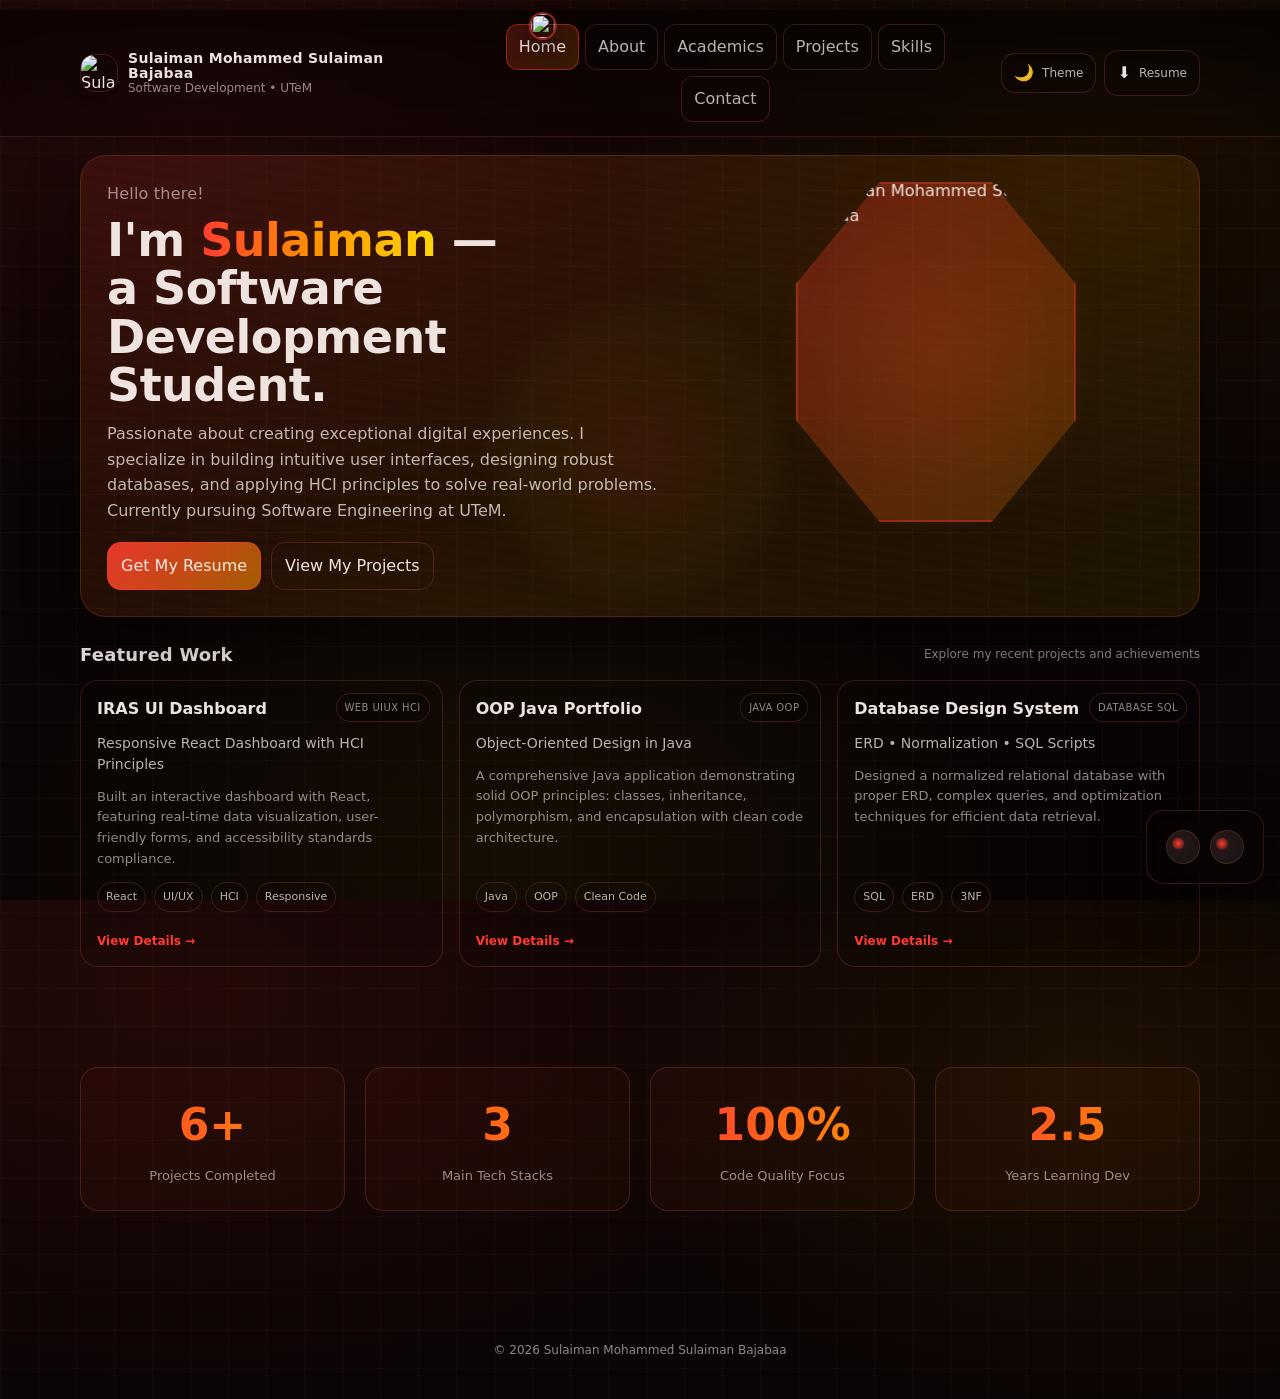
==== commit ea45e332: "Update file paths for CSS and JS assets to remove 'assets/' prefix" ====
--- a/index.html
+++ b/index.html
@@ -4,7 +4,7 @@
   <meta charset="utf-8" />
   <meta name="viewport" content="width=device-width,initial-scale=1" />
   <title>My Portfolio | Home</title>
-  <link rel="stylesheet" href="assets/style.css" />
+  <link rel="stylesheet" href="style.css" />
 </head>
 <body>
 <a class="skip" href="#main">Skip to content</a>
@@ -153,7 +153,7 @@
 
 <div id="toast" class="toast" role="status" aria-live="polite"></div>
 
-<script src="assets/app.js"></script>
+<script src="app.js"></script>
 <script>
   document.getElementById("year").textContent = new Date().getFullYear();
 </script>
--- a/style.css
+++ b/style.css
@@ -0,0 +1,2016 @@
+
+*{ box-sizing:border-box; }
+html, body{ height:100%; }
+img{ max-width:100%; display:block; }
+a{ color:inherit; text-decoration:none; }
+button, input, textarea{ font:inherit; }
+::selection{ background: rgba(255, 59, 48, .25); }
+
+
+:root{
+  --bg: #120707;
+
+  --card: rgba(255,255,255,.06);
+  --card2: rgba(255,255,255,.09);
+  --border: rgba(255,120,90,.18);
+  --grid: rgba(255,120,90,.06);
+
+  --text: rgba(255,245,242,.92);
+  --muted: rgba(255,245,242,.72);
+  --muted2: rgba(255,245,242,.55);
+
+  --shadow: 0 18px 55px rgba(0,0,0,.45);
+
+ 
+  --accent: #ff3b30;   
+  --accent2: #ff9500;
+  --accent3: #ffd60a;  
+
+  --radius: 18px;
+  --radius2: 26px;
+  --max: 1120px;
+}
+
+
+body[data-theme="light"]{
+  --bg: #fff7f6;
+
+
+  --card: rgba(255,255,255,.92);
+  --card2: rgba(255,255,255,.96);
+
+  --border: rgba(170, 60, 50, .20);
+  --grid: rgba(170, 60, 50, .035);
+
+  --text: rgba(18, 10, 10, .92);
+  --muted: rgba(18, 10, 10, .76);
+  --muted2: rgba(18, 10, 10, .56);
+
+  --shadow: 0 18px 55px rgba(24, 34, 60, .10);
+}
+
+
+body{
+  margin:0;
+  font-family: ui-sans-serif, system-ui, -apple-system, Segoe UI, Roboto, Arial;
+  line-height:1.5;
+  color: var(--text);
+  transition: background-color .4s ease, color .4s ease;
+
+  background:
+    linear-gradient(to bottom, rgba(0,0,0,.42), rgba(0,0,0,.42)),
+    radial-gradient(1200px 700px at 15% 10%, rgba(255,59,48,.18), transparent 60%),
+    radial-gradient(900px 600px at 85% 20%, rgba(255,149,0,.14), transparent 55%),
+    radial-gradient(900px 600px at 40% 95%, rgba(255,214,10,.10), transparent 55%),
+    linear-gradient(var(--grid) 1px, transparent 1px),
+    linear-gradient(90deg, var(--grid) 1px, transparent 1px),
+    var(--bg);
+
+  background-size:
+    auto, auto, auto, auto,
+    38px 38px,
+    38px 38px,
+    auto;
+
+  overflow-x:hidden;
+}
+
+
+body[data-theme="light"]{
+  background:
+    radial-gradient(1200px 700px at 15% 10%, rgba(255,59,48,.10), transparent 60%),
+    radial-gradient(900px 600px at 85% 20%, rgba(255,149,0,.08), transparent 55%),
+    radial-gradient(900px 600px at 40% 95%, rgba(255,214,10,.06), transparent 55%),
+    linear-gradient(var(--grid) 1px, transparent 1px),
+    linear-gradient(90deg, var(--grid) 1px, transparent 1px),
+    var(--bg);
+
+  background-size:
+    auto, auto, auto,
+    38px 38px,
+    38px 38px,
+    auto;
+}
+
+
+.container{ width: min(var(--max), calc(100% - 40px)); margin:0 auto; }
+main{ padding: 28px 0 60px; }
+.footer{ padding: 30px 0 40px; text-align:center; font-size:12px; color: var(--muted2); }
+
+.skip{
+  position:absolute;
+  left:-999px;
+  top:8px;
+  padding:10px 12px;
+  background: var(--card2);
+  border: 1px solid var(--border);
+  border-radius:12px;
+}
+.skip:focus{ left:12px; z-index:9999; }
+
+
+header.site-header{
+  position: sticky;
+  top: 10px;
+  z-index: 50;
+  backdrop-filter: blur(12px);
+  background: linear-gradient(to bottom, rgba(0,0,0,.52), rgba(0,0,0,.18));
+  border-bottom: 1px solid var(--border);
+}
+body[data-theme="light"] header.site-header{
+  background: rgba(255,255,255,.92);
+}
+
+.navbar{
+  display:flex;
+  align-items:center;
+  justify-content: space-between;
+  gap: 12px;
+  padding: 14px 0;
+}
+
+.brand{
+  display:flex;
+  align-items:center;
+  gap: 10px;
+}
+
+.logo{
+  width: 40px;
+  height: 40px;
+  border-radius: 14px;
+  background: conic-gradient(from 220deg, var(--accent), var(--accent2), var(--accent3), var(--accent));
+  box-shadow: 0 0 0 6px rgba(255, 59, 48, .10);
+}
+
+.brand .title{
+  display:grid;
+  line-height: 1.1;
+}
+.brand .title strong{ font-size: 14px; letter-spacing: .3px; }
+.brand .title span{ font-size: 12px; color: var(--muted2); }
+
+.navlinks{
+  display:flex;
+  gap: 6px;
+  flex-wrap: wrap;
+  justify-content: center;
+}
+.navlinks a{
+  padding: 10px 12px;
+  border-radius: 12px;
+  border: 1px solid var(--border);
+  background: rgba(0,0,0,.12);
+  color: var(--muted);
+  transition: .18s ease;
+}
+body[data-theme="light"] .navlinks a{ background: rgba(255,255,255,.62); }
+.navlinks a:hover{
+  transform: translateY(-1px);
+  color: var(--text);
+  border-color: rgba(255,59,48,.40);
+}
+.navlinks a.active{
+  background: linear-gradient(135deg, rgba(255,59,48,.22), rgba(255,149,0,.16));
+  border-color: rgba(255,59,48,.48);
+  color: var(--text);
+}
+
+.actions{ display:flex; align-items:center; gap: 8px; }
+.pill{
+  border: 1px solid var(--border);
+  background: rgba(0,0,0,.16);
+  color: var(--text);
+  padding: 10px 12px;
+  border-radius: 14px;
+  cursor:pointer;
+  transition: .18s ease;
+  display:inline-flex;
+  align-items:center;
+  gap: 8px;
+}
+body[data-theme="light"] .pill{ background: rgba(255,255,255,.72); }
+.pill:hover{ transform: translateY(-1px); border-color: rgba(255,59,48,.42); }
+.pill:active{ transform: translateY(0px); }
+
+/* Theme Toggle Animation */
+.pill[onclick*="toggleTheme"]{
+  position: relative;
+  overflow: visible;
+  min-height: 36px;
+}
+
+.theme-icon{
+  display: inline-flex;
+  align-items: center;
+  justify-content: center;
+  font-size: 16px;
+  line-height: 1;
+  animation: themeIconDrop .5s cubic-bezier(.2,.9,.2,1);
+}
+
+@keyframes themeIconDrop{
+  0%{
+    opacity: 0;
+    transform: translateY(-20px) scale(.8);
+  }
+  60%{
+    opacity: 1;
+    transform: translateY(2px) scale(1.05);
+  }
+  100%{
+    opacity: 1;
+    transform: translateY(0) scale(1);
+  }
+}
+
+
+.brand-avatar{
+  width: 38px;
+  height: 38px;
+  border-radius: 14px;
+  object-fit: cover;
+  border: 1px solid var(--border);
+  box-shadow: 0 10px 26px rgba(0,0,0,.28);
+  flex: 0 0 auto;
+}
+
+.avatar-img{
+  width: 54px;
+  height: 54px;
+  border-radius: 16px;
+  object-fit: cover;
+  border: 1px solid var(--border);
+  box-shadow: 0 16px 40px rgba(0,0,0,.35);
+  flex: 0 0 auto;
+}
+
+.hero{
+  border: 1px solid var(--border);
+  background: linear-gradient(135deg, rgba(255,59,48,.12), rgba(255,149,0,.10), rgba(255,214,10,.08));
+  border-radius: var(--radius2);
+  padding: 26px;
+  box-shadow: var(--shadow);
+  position: relative;
+  overflow: hidden;
+}
+body[data-theme="light"] .hero{
+  background: linear-gradient(135deg, rgba(255,255,255,.92), rgba(255,255,255,.86));
+}
+
+
+.hero::before{
+  content:"";
+  position:absolute;
+  inset:-40%;
+  background: repeating-linear-gradient(
+    to bottom,
+    rgba(255,59,48,.08) 0px,
+    rgba(255,59,48,.08) 1px,
+    transparent 7px,
+    transparent 12px
+  );
+  transform: rotate(8deg);
+  opacity: .22;
+  animation: scan 9s linear infinite;
+  pointer-events:none;
+}
+@keyframes scan{
+  0%{ transform: translateY(-10%) rotate(8deg); }
+  100%{ transform: translateY(10%) rotate(8deg); }
+}
+
+.hero-grid{
+  display:grid;
+  grid-template-columns: 1.6fr .9fr;
+  gap: 18px;
+  position: relative;
+  z-index: 1;
+}
+@media (max-width: 900px){
+  .hero-grid{ grid-template-columns: 1fr; }
+}
+
+h1{
+  margin: 0 0 10px;
+  font-size: clamp(28px, 3.2vw, 44px);
+  line-height: 1.08;
+  letter-spacing: -0.5px;
+}
+.lead{
+  margin: 0 0 18px;
+  font-size: 15px;
+  color: var(--muted);
+}
+body[data-theme="light"] .lead{
+  color: var(--muted);
+  font-weight: 520;
+}
+
+.section-title{
+  display:flex;
+  align-items:center;
+  justify-content: space-between;
+  gap: 12px;
+  margin: 24px 0 12px;
+}
+.section-title h2{ margin:0; font-size:18px; letter-spacing:.2px; }
+.section-title p{ margin:0; color: var(--muted2); font-size:12px; }
+
+.card{
+  border: 1px solid var(--border);
+  background: var(--card);
+  border-radius: var(--radius);
+  padding: 18px;
+  box-shadow: var(--shadow);
+}
+
+hr.sep{
+  border:none;
+  border-top: 1px solid var(--border);
+  margin: 20px 0;
+}
+
+.grid-2{ display:grid; grid-template-columns: 1fr 1fr; gap:16px; }
+.grid-3{ display:grid; grid-template-columns: 1fr 1fr 1fr; gap:16px; }
+@media (max-width: 900px){
+  .grid-2, .grid-3{ grid-template-columns: 1fr; }
+}
+
+
+.btnrow{ display:flex; gap: 10px; flex-wrap: wrap; }
+.btn-primary, .btn-ghost{
+  padding: 11px 13px;
+  border-radius: 14px;
+  color: var(--text);
+  cursor:pointer;
+  transition: .18s ease;
+  border: 1px solid var(--border);
+}
+.btn-primary{
+  background: linear-gradient(135deg, rgba(255,59,48,.90), rgba(255,149,0,.58));
+  border-color: rgba(255,59,48,.50);
+}
+.btn-ghost{ background: transparent; }
+.btn-primary:hover, .btn-ghost:hover{ transform: translateY(-1px); }
+.btn-primary:active, .btn-ghost:active{ transform: translateY(0px); }
+
+.tagrow{ display:flex; flex-wrap:wrap; gap: 10px; margin: 14px 0 0; }
+.tag{
+  font-size: 12px;
+  padding: 8px 10px;
+  border-radius: 999px;
+  border: 1px solid var(--border);
+  background: rgba(0,0,0,.14);
+  color: var(--muted);
+}
+body[data-theme="light"] .tag{ background: rgba(255,255,255,.62); }
+
+.notice{ margin-top: 10px; font-size: 12px; color: var(--muted2); }
+
+
+.profile{ display:flex; gap: 14px; align-items:center; }
+
+.kpi{ display:grid; gap: 6px; }
+.kpi strong{ font-size: 22px; }
+.kpi span{ color: var(--muted2); font-size: 12px; }
+
+
+/* School Card Styles */
+.school-cards {
+  display: grid;
+  gap: 18px;
+  margin-bottom: 18px;
+}
+.school-card {
+  display: flex;
+  align-items: center;
+  gap: 18px;
+  background: var(--card2);
+  border: 1px solid var(--border);
+  border-radius: var(--radius);
+  padding: 18px 22px;
+  box-shadow: 0 8px 32px rgba(255,59,48,.08);
+  transition: all 0.4s cubic-bezier(.2,.9,.2,1);
+  opacity: 0;
+  transform: translateY(30px);
+}
+.school-card.animated-card {
+  animation: schoolSlideIn 0.6s cubic-bezier(.2,.9,.2,1) forwards;
+}
+.school-card.animated-card:nth-child(1) { animation-delay: 0.1s; }
+.school-card.animated-card:nth-child(2) { animation-delay: 0.2s; }
+.school-card.animated-card:nth-child(3) { animation-delay: 0.3s; }
+.school-card.animated-card:nth-child(4) { animation-delay: 0.4s; }
+
+@keyframes schoolSlideIn {
+  from {
+    opacity: 0;
+    transform: translateY(30px);
+  }
+  to {
+    opacity: 1;
+    transform: translateY(0);
+  }
+}
+
+.school-card:hover {
+  transform: translateY(-5px);
+  box-shadow: 0 12px 40px rgba(255,59,48,.15);
+  border-color: var(--accent);
+}
+
+.school-card.utem-card {
+  background: linear-gradient(135deg, rgba(255,59,48,.08), rgba(255,149,0,.05));
+  border-color: rgba(255,59,48,.25);
+}
+
+.school-logo {
+  width: 64px;
+  height: 64px;
+  border-radius: 14px;
+  object-fit: cover;
+  box-shadow: 0 4px 18px rgba(255,59,48,.10);
+  background: #fff;
+  transition: transform 0.3s ease;
+}
+.school-card:hover .school-logo {
+  transform: scale(1.1) rotate(3deg);
+}
+.school-card h3 {
+  margin: 0 0 4px;
+  font-size: 20px;
+  background: linear-gradient(90deg, var(--accent), var(--accent2));
+  -webkit-background-clip: text;
+  background-clip: text;
+  color: transparent;
+}
+.school-years {
+  font-size: 13px;
+  color: var(--muted2);
+  margin-bottom: 6px;
+  display: block;
+}
+.school-card p {
+  margin: 0;
+  color: var(--muted);
+  font-size: 14px;
+}
+
+.filterbar{
+  display:flex;
+  gap: 10px;
+  flex-wrap: wrap;
+  align-items:center;
+  justify-content: space-between;
+}
+.search{
+  flex: 1;
+  min-width: 220px;
+  padding: 11px 12px;
+  border-radius: 14px;
+  border: 1px solid var(--border);
+  background: rgba(0,0,0,.12);
+  color: var(--text);
+  outline:none;
+}
+body[data-theme="light"] .search{ background: rgba(255,255,255,.86); }
+
+.chips{ display:flex; gap: 8px; flex-wrap: wrap; }
+.chip{
+  padding: 9px 10px;
+  border-radius: 999px;
+  border: 1px solid var(--border);
+  background: rgba(0,0,0,.10);
+  color: var(--muted);
+  cursor:pointer;
+  transition: .15s ease;
+  font-size: 12px;
+}
+body[data-theme="light"] .chip{ background: rgba(255,255,255,.86); }
+.chip.active{
+  background: linear-gradient(135deg, rgba(255,59,48,.22), rgba(255,149,0,.16));
+  border-color: rgba(255,59,48,.46);
+  color: var(--text);
+}
+
+.project{
+  padding: 16px;
+  border-radius: 18px;
+  border: 1px solid var(--border);
+  background: rgba(0,0,0,.10);
+  display:grid;
+  gap: 8px;
+  transition: .18s ease;
+  position: relative;
+}
+body[data-theme="light"] .project{ background: rgba(255,255,255,.90); }
+.project:hover{ transform: translateY(-2px); border-color: rgba(255,59,48,.40); }
+
+.project .meta{ color: var(--muted2); font-size: 12px; }
+.badges{ display:flex; gap: 8px; flex-wrap: wrap; }
+.badge{
+  font-size: 11px;
+  padding: 6px 8px;
+  border-radius: 999px;
+  border: 1px solid var(--border);
+  color: var(--muted);
+}
+
+
+.project::after{
+  content: attr(data-tags);
+  position:absolute;
+  top: 12px;
+  right: 12px;
+  font-size: 10px;
+  padding: 6px 8px;
+  border-radius: 999px;
+  border: 1px solid var(--border);
+  background: rgba(0,0,0,.18);
+  color: var(--muted2);
+  letter-spacing: .4px;
+  text-transform: uppercase;
+}
+body[data-theme="light"] .project::after{ background: rgba(255,255,255,.92); }
+
+/* Roadmap Timeline Styles */
+.roadmap-timeline {
+  position: relative;
+  padding: 60px 0 40px 60px;
+  margin: 0 auto;
+}
+
+.roadmap-line {
+  position: absolute;
+  left: 24px;
+  top: 0;
+  bottom: 0;
+  width: 3px;
+  background: linear-gradient(180deg, 
+    var(--accent) 0%, 
+    var(--accent2) 50%, 
+    var(--accent3) 100%);
+  border-radius: 3px;
+  z-index: 0;
+}
+
+.roadmap-node {
+  position: relative;
+  margin-bottom: 80px;
+  opacity: 0;
+  transform: translateY(60px);
+  animation: roadmapFadeIn 0.8s cubic-bezier(0.16, 1, 0.3, 1) forwards;
+}
+
+.roadmap-node:nth-child(2) { animation-delay: 0.15s; }
+.roadmap-node:nth-child(3) { animation-delay: 0.3s; }
+.roadmap-node:nth-child(4) { animation-delay: 0.45s; }
+.roadmap-node:nth-child(5) { animation-delay: 0.6s; }
+.roadmap-node:nth-child(6) { animation-delay: 0.75s; }
+.roadmap-node:nth-child(7) { animation-delay: 0.9s; }
+
+@keyframes roadmapFadeIn {
+  to {
+    opacity: 1;
+    transform: translateY(0);
+  }
+}
+
+.roadmap-dot {
+  position: absolute;
+  left: -48px;
+  top: 20px;
+  width: 24px;
+  height: 24px;
+  border-radius: 50%;
+  background: linear-gradient(135deg, var(--accent), var(--accent2));
+  border: 4px solid var(--bg);
+  box-shadow: 0 0 0 4px rgba(255, 59, 48, 0.15),
+              0 4px 12px rgba(255, 59, 48, 0.3);
+  z-index: 2;
+  transition: all 0.4s cubic-bezier(0.16, 1, 0.3, 1);
+}
+
+.roadmap-node:hover .roadmap-dot {
+  transform: scale(1.3);
+  box-shadow: 0 0 0 8px rgba(255, 59, 48, 0.2),
+              0 6px 20px rgba(255, 59, 48, 0.4);
+}
+
+.roadmap-content {
+  background: var(--card2);
+  border: 1px solid var(--border);
+  border-radius: 24px;
+  padding: 0;
+  overflow: hidden;
+  box-shadow: 0 8px 32px rgba(255, 59, 48, 0.08);
+  transition: all 0.4s cubic-bezier(0.16, 1, 0.3, 1);
+}
+
+.roadmap-content:hover {
+  transform: translateX(12px) translateY(-8px);
+  box-shadow: 0 20px 60px rgba(255, 59, 48, 0.18);
+  border-color: rgba(255, 59, 48, 0.4);
+}
+
+.roadmap-image-wrapper {
+  width: 100%;
+  height: 280px;
+  overflow: hidden;
+  position: relative;
+  background: linear-gradient(135deg, rgba(255,59,48,0.05), rgba(255,149,0,0.05));
+}
+
+.roadmap-image {
+  width: 100%;
+  height: 100%;
+  object-fit: cover;
+  transition: transform 0.6s cubic-bezier(0.16, 1, 0.3, 1);
+}
+
+.roadmap-content:hover .roadmap-image {
+  transform: scale(1.08);
+}
+
+.roadmap-gallery {
+  display: grid;
+  grid-template-columns: repeat(3, 1fr);
+  gap: 0;
+  height: 280px;
+}
+
+.roadmap-gallery .roadmap-image {
+  width: 100%;
+  height: 280px;
+  object-fit: cover;
+}
+
+.roadmap-text {
+  padding: 28px 32px 32px;
+}
+
+.roadmap-text h3 {
+  margin: 0 0 12px 0;
+  font-size: 22px;
+  background: linear-gradient(90deg, var(--accent), var(--accent2));
+  -webkit-background-clip: text;
+  background-clip: text;
+  color: transparent;
+  font-weight: 600;
+}
+
+.roadmap-text .meta {
+  color: var(--muted2);
+  font-size: 13px;
+  margin-bottom: 14px;
+  display: block;
+}
+
+.roadmap-text p {
+  color: var(--muted);
+  line-height: 1.6;
+  margin: 0 0 16px 0;
+}
+
+@media (max-width: 768px) {
+  .roadmap-timeline {
+    padding-left: 40px;
+  }
+  
+  .roadmap-line {
+    left: 16px;
+  }
+  
+  .roadmap-dot {
+    left: -32px;
+    width: 20px;
+    height: 20px;
+  }
+  
+  .roadmap-image-wrapper {
+    height: 200px;
+  }
+  
+  .roadmap-gallery {
+    grid-template-columns: 1fr;
+    height: auto;
+  }
+  
+  .roadmap-gallery .roadmap-image {
+    height: 180px;
+  }
+  
+  .roadmap-text {
+    padding: 20px;
+  }
+  
+  .roadmap-text h3 {
+    font-size: 18px;
+  }
+}
+
+
+.gallery{
+  display:grid;
+  grid-template-columns: repeat(12, 1fr);
+  gap: 12px;
+}
+.g-item{
+  grid-column: span 4;
+  border-radius: 18px;
+  overflow:hidden;
+  border: 1px solid var(--border);
+  background: rgba(0,0,0,.10);
+  cursor:pointer;
+  transition: .18s ease;
+}
+body[data-theme="light"] .g-item{ background: rgba(255,255,255,.90); }
+.g-item:hover{ transform: translateY(-2px); border-color: rgba(255,59,48,.40); }
+.g-item .cap{ padding: 12px; font-size: 12px; color: var(--muted); }
+@media (max-width: 900px){ .g-item{ grid-column: span 6; } }
+@media (max-width: 600px){ .g-item{ grid-column: span 12; } }
+
+/* Skills Grid Styles */
+.skills-grid {
+  display: grid;
+  grid-template-columns: repeat(auto-fit, minmax(320px, 1fr));
+  gap: 24px;
+  margin-bottom: 32px;
+}
+
+.skill-card {
+  background: var(--card2);
+  border: 1px solid var(--border);
+  border-radius: 24px;
+  padding: 32px;
+  transition: all 0.4s cubic-bezier(0.16, 1, 0.3, 1);
+  position: relative;
+  overflow: hidden;
+}
+
+.skill-card::before {
+  content: "";
+  position: absolute;
+  top: 0;
+  left: 0;
+  width: 100%;
+  height: 4px;
+  background: linear-gradient(90deg, var(--accent), var(--accent2));
+  transform: scaleX(0);
+  transform-origin: left;
+  transition: transform 0.4s cubic-bezier(0.16, 1, 0.3, 1);
+}
+
+.skill-card:hover::before {
+  transform: scaleX(1);
+}
+
+.skill-card:hover {
+  transform: translateY(-12px);
+  box-shadow: 0 20px 60px rgba(255, 59, 48, 0.15);
+  border-color: rgba(255, 59, 48, 0.3);
+}
+
+.skill-icon {
+  font-size: 48px;
+  margin-bottom: 16px;
+  display: inline-block;
+  transition: transform 0.4s cubic-bezier(0.16, 1, 0.3, 1);
+}
+
+.skill-card:hover .skill-icon {
+  transform: scale(1.2) rotate(5deg);
+}
+
+.skill-card h3 {
+  margin: 0 0 20px;
+  font-size: 22px;
+  background: linear-gradient(90deg, var(--accent), var(--accent2));
+  -webkit-background-clip: text;
+  background-clip: text;
+  color: transparent;
+}
+
+.skill-items {
+  display: flex;
+  flex-direction: column;
+  gap: 16px;
+  margin-bottom: 20px;
+}
+
+.skill-item span {
+  font-size: 14px;
+  color: var(--muted);
+  margin-bottom: 6px;
+  display: block;
+}
+
+.skill-bar {
+  width: 100%;
+  height: 8px;
+  background: rgba(255, 59, 48, 0.1);
+  border-radius: 999px;
+  overflow: hidden;
+}
+
+.skill-fill {
+  height: 100%;
+  background: linear-gradient(90deg, var(--accent), var(--accent2));
+  border-radius: 999px;
+  transition: width 0.8s cubic-bezier(0.16, 1, 0.3, 1);
+  box-shadow: 0 0 12px rgba(255, 59, 48, 0.4);
+}
+
+.skill-card:hover .skill-fill {
+  box-shadow: 0 0 18px rgba(255, 59, 48, 0.6);
+}
+
+/* Quality Cards for About Page */
+.qualities-grid {
+  display: grid;
+  grid-template-columns: repeat(auto-fit, minmax(280px, 1fr));
+  gap: 28px;
+  margin-bottom: 40px;
+}
+
+.quality-card {
+  background: var(--card2);
+  border: 1px solid var(--border);
+  border-radius: 24px;
+  overflow: hidden;
+  transition: all 0.4s cubic-bezier(0.16, 1, 0.3, 1);
+}
+
+.quality-card:hover {
+  transform: translateY(-12px) scale(1.02);
+  box-shadow: 0 20px 60px rgba(255, 59, 48, 0.18);
+  border-color: rgba(255, 59, 48, 0.4);
+}
+
+.quality-image-wrapper {
+  width: 100%;
+  height: 220px;
+  position: relative;
+  overflow: hidden;
+  background: linear-gradient(135deg, rgba(255,59,48,0.05), rgba(255,149,0,0.05));
+}
+
+.quality-image {
+  width: 100%;
+  height: 100%;
+  object-fit: cover;
+  transition: transform 0.6s cubic-bezier(0.16, 1, 0.3, 1);
+}
+
+.quality-card:hover .quality-image {
+  transform: scale(1.1);
+}
+
+.quality-overlay {
+  position: absolute;
+  top: 0;
+  left: 0;
+  width: 100%;
+  height: 100%;
+  background: linear-gradient(135deg, rgba(255,59,48,0.7), rgba(255,149,0,0.7));
+  opacity: 0;
+  transition: opacity 0.4s;
+  display: flex;
+  align-items: center;
+  justify-content: center;
+}
+
+.quality-card:hover .quality-overlay {
+  opacity: 1;
+}
+
+.quality-number {
+  font-size: 64px;
+  font-weight: 700;
+  color: white;
+  text-shadow: 0 4px 12px rgba(0,0,0,0.3);
+}
+
+.quality-content {
+  padding: 24px 28px 28px;
+}
+
+.quality-content h3 {
+  margin: 0 0 12px;
+  font-size: 20px;
+  background: linear-gradient(90deg, var(--accent), var(--accent2));
+  -webkit-background-clip: text;
+  background-clip: text;
+  color: transparent;
+}
+
+.quality-content p {
+  color: var(--muted);
+  line-height: 1.6;
+  margin: 0 0 16px;
+  font-size: 14px;
+}
+
+.modal{
+  position: fixed;
+  inset: 0;
+  display:none;
+  place-items:center;
+  background: rgba(0,0,0,.65);
+  padding: 20px;
+  z-index: 999;
+}
+.modal.show{ display:grid; }
+.modal .box{
+  width: min(920px, 100%);
+  border-radius: 22px;
+  border: 1px solid var(--border);
+  background: var(--bg);
+  box-shadow: var(--shadow);
+  overflow:hidden;
+}
+.modal .top{
+  display:flex;
+  align-items:center;
+  justify-content: space-between;
+  gap: 10px;
+  padding: 12px 14px;
+  border-bottom: 1px solid var(--border);
+}
+.modal .top strong{ font-size: 13px; }
+.modal .content{ padding: 14px; }
+.modal .close{
+  border: 1px solid var(--border);
+  background: rgba(0,0,0,.18);
+  color: var(--text);
+  padding: 8px 10px;
+  border-radius: 12px;
+  cursor:pointer;
+}
+body[data-theme="light"] .modal .close{ background: rgba(255,255,255,.92); }
+
+
+.form{ display:grid; gap: 12px; }
+.field{ display:grid; gap: 6px; position: relative; }
+.field label{ 
+  font-size: 12px; 
+  color: var(--muted2);
+  font-weight: 500;
+  letter-spacing: 0.5px;
+}
+.field input, .field textarea{
+  padding: 11px 12px;
+  border-radius: 14px;
+  border: 1px solid var(--border);
+  background: rgba(0,0,0,.12);
+  color: var(--text);
+  outline:none;
+  transition: all 0.3s cubic-bezier(0.4, 0, 0.2, 1);
+}
+.field input:hover, .field textarea:hover{
+  border-color: rgba(255, 59, 48, 0.3);
+  background: rgba(0,0,0,.18);
+}
+body[data-theme="light"] .field input,
+body[data-theme="light"] .field textarea{ 
+  background: rgba(255,255,255,.92);
+}
+body[data-theme="light"] .field input:hover,
+body[data-theme="light"] .field textarea:hover{
+  background: rgba(255,255,255,1);
+  border-color: rgba(255, 59, 48, 0.4);
+}
+.field textarea{ min-height: 120px; resize: vertical; }
+.help{ 
+  font-size: 12px; 
+  color: var(--muted2);
+  display: flex;
+  align-items: center;
+  gap: 6px;
+}
+
+.toast{
+  position: fixed;
+  bottom: 18px;
+  left: 50%;
+  transform: translateX(-50%);
+  padding: 10px 12px;
+  border-radius: 14px;
+  border: 1px solid var(--border);
+  background: rgba(0,0,0,.55);
+  backdrop-filter: blur(10px);
+  color: var(--text);
+  display:none;
+  z-index: 1000;
+}
+body[data-theme="light"] .toast{ background: rgba(255,255,255,.92); }
+.toast.show{ display:block; }
+
+
+.cursor-glow{
+  position: fixed;
+  left: 0;
+  top: 0;
+  width: 320px;
+  height: 320px;
+  border-radius: 999px;
+  pointer-events: none;
+  z-index: 5;
+  transform: translate(-50%, -50%);
+  opacity: .28;
+  filter: blur(2px);
+  background: radial-gradient(circle,
+    rgba(255,59,48,.35) 0%,
+    rgba(255,149,0,.18) 35%,
+    rgba(255,214,10,.10) 55%,
+    transparent 70%
+  );
+  mix-blend-mode: screen;
+}
+body[data-theme="light"] .cursor-glow{
+  opacity: .20;
+  mix-blend-mode: multiply;
+}
+
+
+.buddy{
+  position: fixed;
+  right: 16px;
+  bottom: 16px;
+  width: 118px;
+  height: 74px;
+  border-radius: 18px;
+  border: 1px solid var(--border);
+  background: rgba(0,0,0,.22);
+  backdrop-filter: blur(10px);
+  box-shadow: var(--shadow);
+  z-index: 60;
+  display:flex;
+  align-items:center;
+  justify-content: center;
+  gap: 10px;
+  cursor: pointer;
+  user-select: none;
+}
+body[data-theme="light"] .buddy{ background: rgba(255,255,255,.86); }
+
+.buddy .eye{
+  width: 34px;
+  height: 34px;
+  border-radius: 999px;
+  border: 1px solid var(--border);
+  background: rgba(255,255,255,.08);
+  position: relative;
+  overflow: hidden;
+}
+body[data-theme="light"] .buddy .eye{ background: rgba(0,0,0,.04); }
+
+.buddy .pupil{
+  width: 12px;
+  height: 12px;
+  border-radius: 999px;
+  position:absolute;
+  left: 50%;
+  top: 50%;
+  transform: translate(-50%, -50%);
+  background: radial-gradient(circle, var(--accent) 0%, rgba(255,59,48,.45) 55%, rgba(0,0,0,.35) 100%);
+  box-shadow: 0 0 18px rgba(255,59,48,.30);
+}
+
+.buddy .hint{
+  position: absolute;
+  left: 10px;
+  top: -28px;
+  font-size: 11px;
+  color: var(--muted2);
+  background: rgba(0,0,0,.22);
+  border: 1px solid var(--border);
+  padding: 6px 8px;
+  border-radius: 12px;
+  opacity: 0;
+  transform: translateY(4px);
+  transition: .18s ease;
+  pointer-events:none;
+  white-space: nowrap;
+}
+body[data-theme="light"] .buddy .hint{ background: rgba(255,255,255,.92); }
+.buddy:hover .hint{ opacity: 1; transform: translateY(0); }
+
+
+.buddy.pop{ animation: buddyPop .35s ease; }
+@keyframes buddyPop{
+  0%{ transform: translateY(0) scale(1); }
+  50%{ transform: translateY(-4px) scale(1.03); }
+  100%{ transform: translateY(0) scale(1); }
+}
+
+
+@media (prefers-reduced-motion: reduce){
+  *{ scroll-behavior:auto !important; transition:none !important; animation:none !important; }
+  .cursor-glow{ display:none !important; }
+}
+
+
+.navlinks{
+  position: relative;
+  align-items: center;
+}
+
+.nav-face{
+  position: absolute;
+  left: 0;
+  top: -12px;            
+
+  width: 28px;
+  height: 28px;
+  border-radius: 999px;
+  overflow: hidden;
+  pointer-events: none;
+  z-index: 10;
+
+  border: 2px solid rgba(255,59,48,.55);
+  box-shadow: 0 10px 18px rgba(0,0,0,.40);
+  background: rgba(0,0,0,.25);
+
+  opacity: 0;
+  transform: translateX(calc(var(--x, 0px) - 50%));
+  transition: none;        
+}
+
+body[data-theme="light"] .nav-face{
+  background: rgba(255,255,255,.85);
+  box-shadow: 0 10px 18px rgba(0,0,0,.18);
+}
+
+.nav-face img{
+  width: 100%;
+  height: 100%;
+  object-fit: cover;
+  display: block;
+}
+
+.nav-face.ready{
+  opacity: 1;
+  transition: transform .26s cubic-bezier(.2,.9,.2,1);
+}
+
+
+.nav-face.jump{
+  animation: faceJump .30s cubic-bezier(.2,.9,.2,1);
+}
+@keyframes faceJump{
+  0%   { transform: translateX(calc(var(--x, 0px) - 50%)) translateY(0) scale(1); }
+  45%  { transform: translateX(calc(var(--x, 0px) - 50%)) translateY(-10px) scale(1.06); }
+  100% { transform: translateX(calc(var(--x, 0px) - 50%)) translateY(0) scale(1); }
+}
+
+@media (max-width: 760px){
+  .nav-face{ display:none; }
+}
+
+/* Keep buddy near viewport edge on small screens */
+@media (max-width: 440px){
+  .buddy{ right: 16px; }
+}
+
+.hero-left{ max-width: 560px; }
+
+.hero-kicker{
+  margin: 0 0 10px;
+  color: var(--muted2);
+  letter-spacing: .2px;
+}
+
+.hero-title{
+  margin: 0 0 12px;
+  font-size: clamp(30px, 4vw, 46px);
+  line-height: 1.05;
+}
+
+.hero-name{
+  background: linear-gradient(90deg, var(--accent), var(--accent2), var(--accent3));
+  -webkit-background-clip: text;
+  background-clip: text;
+  color: transparent;
+}
+
+.hero-role{
+  text-decoration: underline;
+  text-decoration-thickness: 3px;
+  text-underline-offset: 6px;
+  text-decoration-color: rgba(255,59,48,.45);
+}
+
+.hero-desc{
+  margin: 0 0 18px;
+  color: var(--muted);
+  line-height: 1.6;
+}
+
+.hero-cta{ display:flex; gap: 10px; flex-wrap: wrap; }
+
+.hero-socials{
+  display: flex;
+  gap: 12px;
+  margin: 20px 0;
+}
+
+.social-icon{
+  width: 44px;
+  height: 44px;
+  border-radius: 50%;
+  border: 2px solid var(--border);
+  background: rgba(0,0,0,.12);
+  display: flex;
+  align-items: center;
+  justify-content: center;
+  color: var(--muted);
+  font-size: 14px;
+  font-weight: 600;
+  transition: .2s ease;
+  cursor: pointer;
+}
+body[data-theme="light"] .social-icon{ background: rgba(255,255,255,.86); }
+.social-icon:hover{
+  border-color: rgba(255,59,48,.50);
+  color: var(--accent);
+  transform: translateY(-2px);
+}
+
+.hero-image-frame{
+  position: relative;
+  width: 280px;
+  height: 340px;
+  display: flex;
+  align-items: center;
+  justify-content: center;
+  perspective: 1200px;
+}
+
+.hero-image-frame::before{
+  content: "";
+  position: absolute;
+  inset: 0;
+  background: linear-gradient(135deg, rgba(255,59,48,.30), rgba(255,149,0,.20));
+  clip-path: polygon(30% 0%, 70% 0%, 100% 30%, 100% 70%, 70% 100%, 30% 100%, 0% 70%, 0% 30%);
+  border: 2px solid rgba(255,59,48,.35);
+  box-shadow: 
+    0 0 60px rgba(255,59,48,.25),
+    0 20px 80px rgba(255,59,48,.20),
+    inset 0 0 40px rgba(255,59,48,.05);
+  filter: blur(0.5px);
+}
+
+.hero-image-frame::after{
+  content: "";
+  position: absolute;
+  inset: -20px;
+  background: radial-gradient(ellipse at center, rgba(255,59,48,.15), transparent 70%);
+  clip-path: polygon(30% 0%, 70% 0%, 100% 30%, 100% 70%, 70% 100%, 30% 100%, 0% 70%, 0% 30%);
+  z-index: -1;
+  filter: blur(20px);
+}
+
+.hero-image-frame img{
+  position: relative;
+  z-index: 2;
+  width: 100%;
+  height: 100%;
+  object-fit: cover;
+  clip-path: polygon(30% 0%, 70% 0%, 100% 30%, 100% 70%, 70% 100%, 30% 100%, 0% 70%, 0% 30%);
+  border-radius: 12px;
+  filter: drop-shadow(0 10px 30px rgba(0,0,0,.4));
+  transform: translateZ(20px);
+  transition: transform .3s ease;
+}
+
+.hero-image-frame:hover img{
+  transform: translateZ(40px) scale(1.02);
+}
+
+@media (max-width: 900px){
+  .hero-image-frame{
+    width: 240px;
+    height: 290px;
+  }
+}
+
+@media (max-width: 600px){
+  .hero-image-frame{
+    display: none;
+  }
+}
+
+/* Project Card Enhancements */
+.project-card{
+  display: flex;
+  flex-direction: column;
+  gap: 12px;
+  transition: all .3s cubic-bezier(.2,.9,.2,1);
+  position: relative;
+  overflow: hidden;
+}
+
+.project-card::before{
+  content: "";
+  position: absolute;
+  top: 0;
+  left: -100%;
+  width: 100%;
+  height: 100%;
+  background: linear-gradient(90deg, transparent, rgba(255,59,48,.08), transparent);
+  transition: left .5s ease;
+  pointer-events: none;
+}
+
+.project-card:hover::before{
+  left: 100%;
+}
+
+.project-card:hover{
+  transform: translateY(-8px);
+  border-color: rgba(255,59,48,.45);
+  box-shadow: 0 20px 50px rgba(255,59,48,.15);
+}
+
+.project-header{
+  display: flex;
+  align-items: baseline;
+  justify-content: space-between;
+  gap: 12px;
+}
+
+.project-header strong{
+  font-size: 16px;
+  flex: 1;
+}
+
+.project-year{
+  font-size: 11px;
+  color: var(--muted2);
+  background: rgba(255,59,48,.08);
+  padding: 4px 8px;
+  border-radius: 6px;
+  white-space: nowrap;
+}
+
+.project-subtitle{
+  margin: 0;
+  font-size: 14px;
+  color: var(--muted);
+  font-weight: 500;
+}
+
+.project-description{
+  margin: 0;
+  font-size: 13px;
+  color: var(--muted2);
+  line-height: 1.6;
+  flex: 1;
+}
+
+.project-link{
+  display: inline-block;
+  margin-top: 8px;
+  color: var(--accent);
+  font-size: 12px;
+  font-weight: 600;
+  text-decoration: none;
+  transition: .2s ease;
+}
+
+.project-link:hover{
+  transform: translateX(4px);
+}
+
+/* Stats Section */
+.stats-section{
+  margin-top: 60px;
+  padding: 40px 0;
+}
+
+.stats-grid{
+  display: grid;
+  grid-template-columns: repeat(auto-fit, minmax(160px, 1fr));
+  gap: 20px;
+}
+
+.stat-box{
+  padding: 24px;
+  border-radius: var(--radius);
+  border: 1px solid var(--border);
+  background: linear-gradient(135deg, rgba(255,59,48,.05), rgba(255,149,0,.03));
+  text-align: center;
+  transition: .3s ease;
+}
+
+body[data-theme="light"] .stat-box{
+  background: linear-gradient(135deg, rgba(255,59,48,.08), rgba(255,149,0,.06));
+}
+
+.stat-box:hover{
+  transform: translateY(-4px);
+  border-color: rgba(255,59,48,.30);
+  box-shadow: 0 12px 30px rgba(255,59,48,.12);
+}
+
+.stat-number{
+  font-size: clamp(28px, 5vw, 44px);
+  font-weight: 700;
+  background: linear-gradient(90deg, var(--accent), var(--accent2));
+  -webkit-background-clip: text;
+  background-clip: text;
+  color: transparent;
+  margin-bottom: 8px;
+}
+
+.stat-label{
+  font-size: 13px;
+  color: var(--muted2);
+  font-weight: 500;
+}
+
+/* Animations */
+@keyframes fadeInUp{
+  from{
+    opacity: 0;
+    transform: translateY(20px);
+  }
+  to{
+    opacity: 1;
+    transform: translateY(0);
+  }
+}
+
+.project-card{
+  animation: fadeInUp .6s ease-out;
+}
+
+.project-card:nth-child(1){ animation-delay: .1s; }
+.project-card:nth-child(2){ animation-delay: .2s; }
+.project-card:nth-child(3){ animation-delay: .3s; }
+
+.stat-box{
+  animation: fadeInUp .6s ease-out;
+}
+
+.stat-box:nth-child(1){ animation-delay: .4s; }
+.stat-box:nth-child(2){ animation-delay: .5s; }
+.stat-box:nth-child(3){ animation-delay: .6s; }
+.stat-box:nth-child(4){ animation-delay: .7s; }
+
+@media (max-width: 600px){
+  .stats-grid{ grid-template-columns: repeat(2, 1fr); }
+}
+
+/* Contact Page Styles */
+.contact-methods{
+  display: grid;
+  gap: 16px;
+  margin-top: 24px;
+}
+
+.contact-item{
+  display: flex;
+  gap: 12px;
+  align-items: flex-start;
+  padding: 16px;
+  border-radius: 14px;
+  border: 1px solid var(--border);
+  background: rgba(0,0,0,.06);
+  transition: .2s ease;
+}
+
+body[data-theme="light"] .contact-item{
+  background: rgba(255,255,255,.90);
+}
+
+.contact-item:hover{
+  border-color: rgba(255,59,48,.30);
+  transform: translateX(4px);
+}
+
+.contact-icon{
+  font-size: 24px;
+  line-height: 1;
+}
+
+.contact-item strong{
+  display: block;
+  font-size: 13px;
+  color: var(--text);
+  margin-bottom: 4px;
+}
+
+.contact-item p{
+  margin: 0;
+  font-size: 12px;
+}
+
+.contact-item a{
+  color: var(--accent);
+  text-decoration: none;
+  font-weight: 500;
+  transition: .2s ease;
+}
+
+.contact-item a:hover{
+  text-decoration: underline;
+}
+
+.contact-form-wrapper{
+  background: linear-gradient(135deg, rgba(255,59,48,.05), rgba(255,149,0,.03));
+  border: 1px solid var(--border);
+  border-radius: var(--radius2);
+  padding: 40px;
+  max-width: 680px;
+}
+
+body[data-theme="light"] .contact-form-wrapper{
+  background: linear-gradient(135deg, rgba(255,59,48,.08), rgba(255,149,0,.06));
+}
+
+.form select{
+  font-family: inherit;
+  cursor: pointer;
+}
+
+body[data-theme="light"] .form select{
+  background: rgba(255,255,255,.92);
+}
+
+@media (max-width: 600px){
+  .contact-form-wrapper{
+    padding: 28px;
+  }
+}
+
+/* Enhanced Button Styles */
+.btn-primary, .btn-ghost{
+  position: relative;
+  overflow: hidden;
+}
+
+.btn-primary::before, .btn-ghost::before{
+  content: "";
+  position: absolute;
+  top: 50%;
+  left: 50%;
+  width: 0;
+  height: 0;
+  border-radius: 50%;
+  background: rgba(255,255,255,.15);
+  transform: translate(-50%, -50%);
+  transition: width .6s, height .6s;
+  pointer-events: none;
+}
+
+.btn-primary:active::before, .btn-ghost:active::before{
+  width: 300px;
+  height: 300px;
+}
+
+/* Smooth page transitions */
+main{
+  animation: pageSlide .4s ease-out;
+}
+
+@keyframes pageSlide{
+  from{
+    opacity: 0;
+    transform: translateY(10px);
+  }
+  to{
+    opacity: 1;
+    transform: translateY(0);
+  }
+}
+
+/* Improved form field focus states */
+.field input:focus, .field textarea:focus, .form select:focus{
+  border-color: rgba(255,59,48,.50);
+  box-shadow: 0 0 0 3px rgba(255,59,48,.10);
+  background: rgba(0,0,0,.16);
+}
+
+body[data-theme="light"] .field input:focus,
+body[data-theme="light"] .field textarea:focus,
+body[data-theme="light"] .form select:focus{
+  background: rgba(255,255,255,.96);
+}
+
+/* Link hover effects */
+a{
+  transition: color .2s ease;
+}
+
+a:hover{
+  color: var(--accent);
+}
+
+/* Section title animation */
+.section-title{
+  animation: fadeInUp .6s ease-out;
+}
+
+/* Hero left animation */
+.hero-left{
+  animation: fadeInLeft .6s ease-out .1s both;
+}
+
+@keyframes fadeInLeft{
+  from{
+    opacity: 0;
+    transform: translateX(-30px);
+  }
+  to{
+    opacity: 1;
+    transform: translateX(0);
+  }
+}
+
+/* Hero image animation */
+.hero-image-frame{
+  animation: fadeInRight .6s ease-out .2s both;
+}
+
+@keyframes fadeInRight{
+  from{
+    opacity: 0;
+    transform: translateX(30px);
+  }
+  to{
+    opacity: 1;
+    transform: translateX(0);
+  }
+}
+
+/* Stagger animations for social icons */
+.social-icon{
+  animation: fadeInUp .6s ease-out;
+}
+
+.social-icon:nth-child(1){ animation-delay: .3s; }
+.social-icon:nth-child(2){ animation-delay: .35s; }
+.social-icon:nth-child(3){ animation-delay: .4s; }
+.social-icon:nth-child(4){ animation-delay: .45s; }
+.social-icon:nth-child(5){ animation-delay: .5s; }
+
+
+/* ==========================
+   COURSES CARDS (Academic Page)
+   ========================== */
+.courses-grid{
+  display: grid;
+  grid-template-columns: repeat(auto-fit, minmax(320px, 1fr));
+  gap: 24px;
+  margin: 40px auto 60px;
+  max-width: var(--max);
+  padding: 0 20px;
+}
+
+.course-card{
+  background: var(--card);
+  border: 1px solid var(--border);
+  border-radius: var(--radius);
+  padding: 32px;
+  transition: all 0.4s cubic-bezier(0.4, 0, 0.2, 1);
+  cursor: pointer;
+  position: relative;
+  overflow: hidden;
+  animation: fadeInUp .6s ease-out both;
+}
+
+.course-card::before{
+  content: '';
+  position: absolute;
+  top: 0;
+  left: 0;
+  width: 100%;
+  height: 3px;
+  background: linear-gradient(90deg, var(--accent), var(--accent2));
+  transform: scaleX(0);
+  transform-origin: left;
+  transition: transform 0.4s cubic-bezier(0.4, 0, 0.2, 1);
+}
+
+.course-card:hover{
+  transform: translateY(-5px);
+  background: var(--card2);
+  box-shadow: var(--shadow);
+}
+
+.course-card:hover::before{
+  transform: scaleX(1);
+}
+
+.course-card:nth-child(1){ animation-delay: .1s; }
+.course-card:nth-child(2){ animation-delay: .2s; }
+.course-card:nth-child(3){ animation-delay: .3s; }
+
+.course-icon{
+  font-size: 48px;
+  margin-bottom: 20px;
+  display: inline-block;
+  animation: float 3s ease-in-out infinite;
+}
+
+.course-card:nth-child(1) .course-icon{ animation-delay: 0s; }
+.course-card:nth-child(2) .course-icon{ animation-delay: 0.5s; }
+.course-card:nth-child(3) .course-icon{ animation-delay: 1s; }
+
+@keyframes float{
+  0%, 100%{ transform: translateY(0px); }
+  50%{ transform: translateY(-10px); }
+}
+
+.course-card h3{
+  color: var(--text);
+  font-size: 22px;
+  font-weight: 600;
+  margin: 0 0 12px;
+  letter-spacing: -0.5px;
+}
+
+.course-card > p{
+  color: var(--muted);
+  font-size: 15px;
+  line-height: 1.6;
+  margin: 0 0 20px;
+}
+
+.course-card .badges{
+  display: flex;
+  gap: 8px;
+  flex-wrap: wrap;
+}
+
+.course-card .badge{
+  padding: 6px 12px;
+  font-size: 13px;
+  font-weight: 500;
+  background: rgba(255, 59, 48, 0.1);
+  border: 1px solid rgba(255, 59, 48, 0.25);
+  border-radius: 6px;
+  color: var(--accent);
+  transition: all 0.3s ease;
+}
+
+.course-card:hover .badge{
+  background: rgba(255, 59, 48, 0.15);
+  border-color: var(--accent);
+  transform: scale(1.05);
+}
+
+@media (max-width: 768px){
+  .courses-grid{
+    grid-template-columns: 1fr;
+    gap: 20px;
+    margin: 30px auto 50px;
+  }
+
+  .course-card{
+    padding: 24px;
+  }
+
+  .course-icon{
+    font-size: 40px;
+    margin-bottom: 16px;
+  }
+
+  .course-card h3{
+    font-size: 20px;
+  }
+}
+
+
+/* ==========================
+   CONTACT PAGE STYLES
+   ========================== */
+.contact-quick-links{
+  display: flex;
+  flex-wrap: wrap;
+  gap: 12px;
+  margin: 24px 0;
+}
+
+.contact-link-btn{
+  display: flex;
+  align-items: center;
+  gap: 10px;
+  padding: 12px 20px;
+  background: var(--card);
+  border: 1px solid var(--border);
+  border-radius: 12px;
+  transition: all 0.3s cubic-bezier(0.4, 0, 0.2, 1);
+  font-size: 14px;
+  color: var(--text);
+}
+
+.contact-link-btn:hover{
+  background: var(--card2);
+  border-color: var(--accent);
+  transform: translateY(-2px);
+}
+
+.contact-link-icon{
+  font-size: 18px;
+}
+
+.contact-stats-card{
+  background: var(--card);
+  border: 1px solid var(--border);
+  border-radius: var(--radius2);
+  padding: 28px;
+  display: flex;
+  flex-direction: column;
+  gap: 20px;
+}
+
+.contact-stat{
+  display: flex;
+  align-items: flex-start;
+  gap: 14px;
+}
+
+.contact-stat-icon{
+  font-size: 24px;
+  width: 48px;
+  height: 48px;
+  display: flex;
+  align-items: center;
+  justify-content: center;
+  background: linear-gradient(135deg, rgba(255,59,48,.12), rgba(255,149,0,.08));
+  border-radius: 12px;
+}
+
+.contact-stat strong{
+  display: block;
+  font-size: 15px;
+  margin-bottom: 4px;
+}
+
+.contact-stat p{
+  font-size: 13px;
+  color: var(--muted);
+  margin: 0;
+}
+
+.contact-form-section{
+  display: grid;
+  grid-template-columns: 1fr 280px;
+  gap: 30px;
+  margin-bottom: 60px;
+}
+
+.contact-form-card{
+  background: var(--card);
+  border: 1px solid var(--border);
+  border-radius: var(--radius2);
+  padding: 32px;
+}
+
+.contact-form{
+  display: flex;
+  flex-direction: column;
+  gap: 20px;
+}
+
+.form-row{
+  display: grid;
+  grid-template-columns: 1fr 1fr;
+  gap: 20px;
+}
+
+.contact-form .field label{
+  font-size: 13px;
+  font-weight: 500;
+  color: var(--muted);
+  margin-bottom: 8px;
+  display: block;
+}
+
+.contact-form .field input,
+.contact-form .field textarea{
+  width: 100%;
+  padding: 14px 16px;
+  border-radius: 12px;
+  border: 1px solid var(--border);
+  background: rgba(0,0,0,.1);
+  color: var(--text);
+  font-size: 14px;
+  outline: none;
+  transition: all 0.3s ease;
+}
+
+body[data-theme="light"] .contact-form .field input,
+body[data-theme="light"] .contact-form .field textarea{
+  background: rgba(255,255,255,.8);
+}
+
+.contact-form .field input:focus,
+.contact-form .field textarea:focus{
+  border-color: var(--accent);
+  box-shadow: 0 0 0 3px rgba(255,59,48,.15);
+}
+
+.contact-form .field textarea{
+  resize: vertical;
+  min-height: 140px;
+}
+
+.form-actions{
+  display: flex;
+  flex-direction: column;
+  gap: 12px;
+  margin-top: 10px;
+}
+
+.contact-submit-btn{
+  display: flex;
+  align-items: center;
+  justify-content: center;
+  gap: 10px;
+  padding: 16px 32px;
+  font-size: 16px;
+  font-weight: 600;
+  width: 100%;
+}
+
+.contact-submit-btn .btn-icon{
+  transition: transform 0.3s ease;
+}
+
+.contact-submit-btn:hover .btn-icon{
+  transform: translateX(4px);
+}
+
+.form-note{
+  font-size: 13px;
+  color: var(--muted);
+  text-align: center;
+  margin: 0;
+}
+
+.contact-info-sidebar{
+  display: flex;
+  flex-direction: column;
+  gap: 16px;
+}
+
+.info-card{
+  background: var(--card);
+  border: 1px solid var(--border);
+  border-radius: var(--radius);
+  padding: 20px;
+  transition: all 0.3s ease;
+}
+
+.info-card:hover{
+  border-color: rgba(255,59,48,.3);
+}
+
+.info-card h3{
+  font-size: 14px;
+  margin: 0 0 8px;
+  color: var(--text);
+}
+
+.info-card p{
+  font-size: 13px;
+  color: var(--muted);
+  margin: 0;
+  line-height: 1.5;
+}
+
+@media (max-width: 900px){
+  .contact-form-section{
+    grid-template-columns: 1fr;
+  }
+
+  .contact-info-sidebar{
+    flex-direction: row;
+    flex-wrap: wrap;
+  }
+
+  .info-card{
+    flex: 1;
+    min-width: 140px;
+  }
+}
+
+@media (max-width: 600px){
+  .form-row{
+    grid-template-columns: 1fr;
+    gap: 16px;
+  }
+
+  .contact-quick-links{
+    flex-direction: column;
+  }
+
+  .contact-form-card{
+    padding: 20px;
+  }
+}
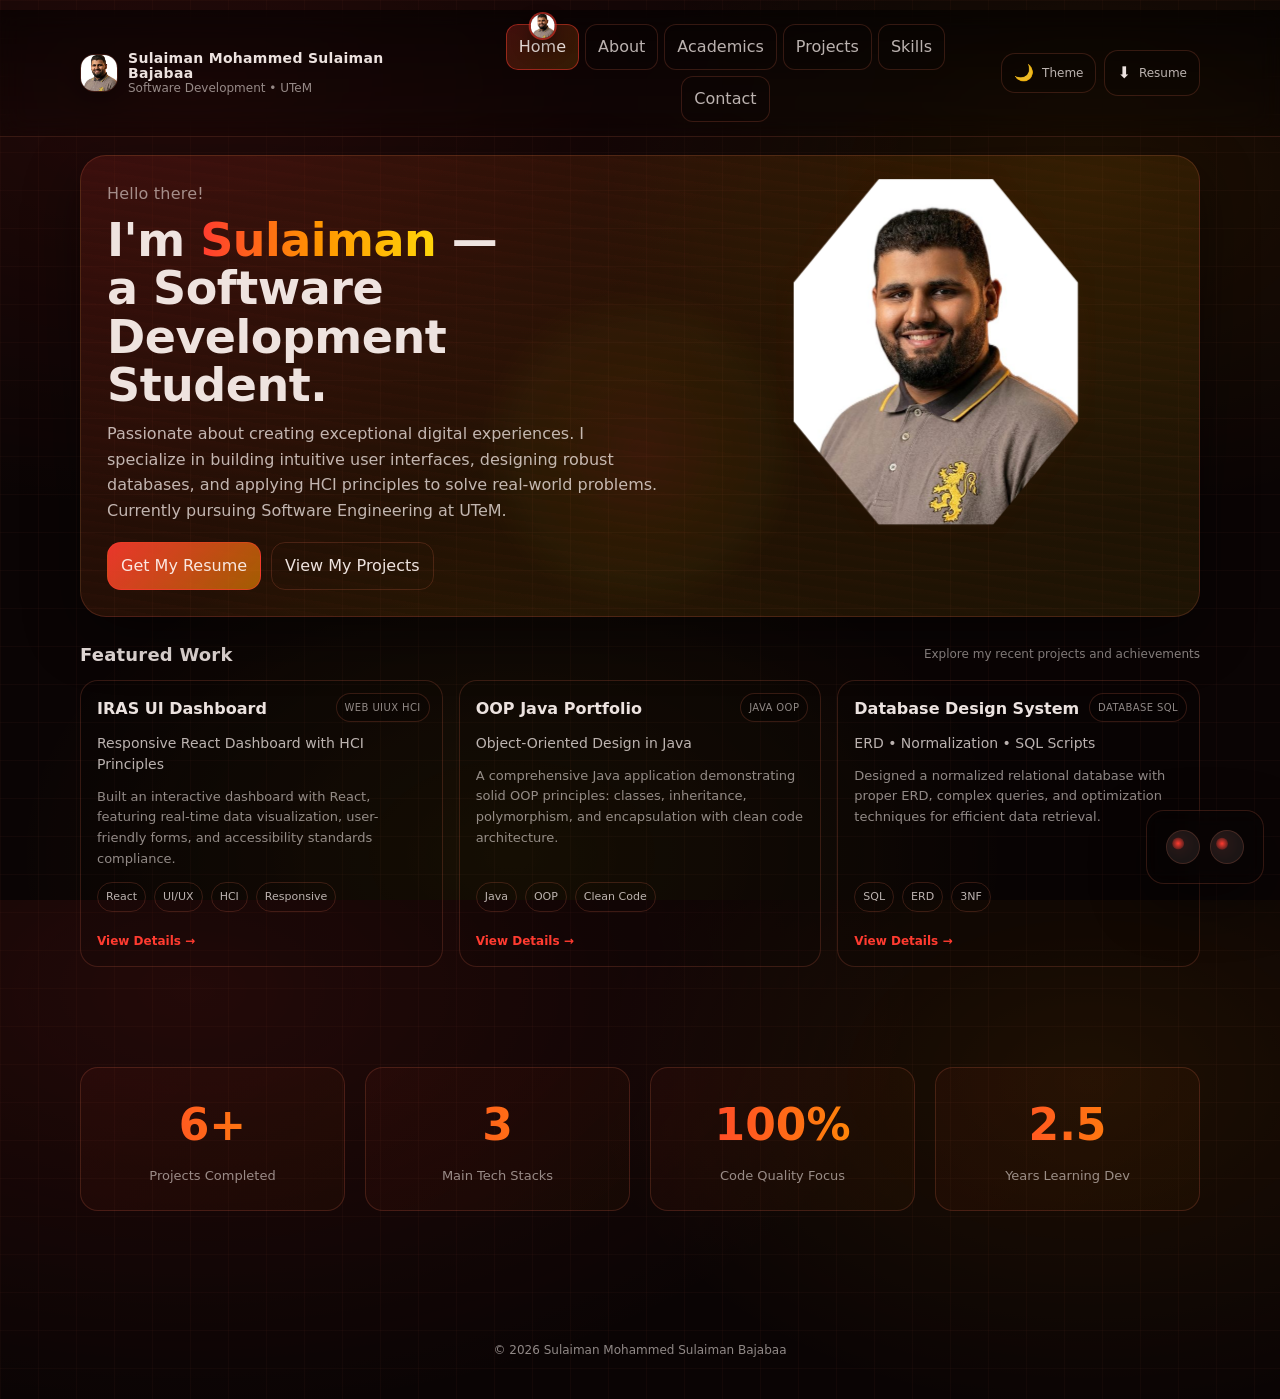
==== commit bf33836e: "Enhance image loading performance by adding loading and decoding attributes to img tags across multi" ====
--- a/index.html
+++ b/index.html
@@ -65,7 +65,7 @@
       </div>
 
       <div class="hero-image-frame">
-        <img src="assets/me.jpg" alt="Sulaiman Mohammed Sulaiman Bajabaa" />
+        <img src="assets/me.jpg" alt="Sulaiman Mohammed Sulaiman Bajabaa" loading="eager" fetchpriority="high" decoding="async" />
       </div>
     </div>
   </section>
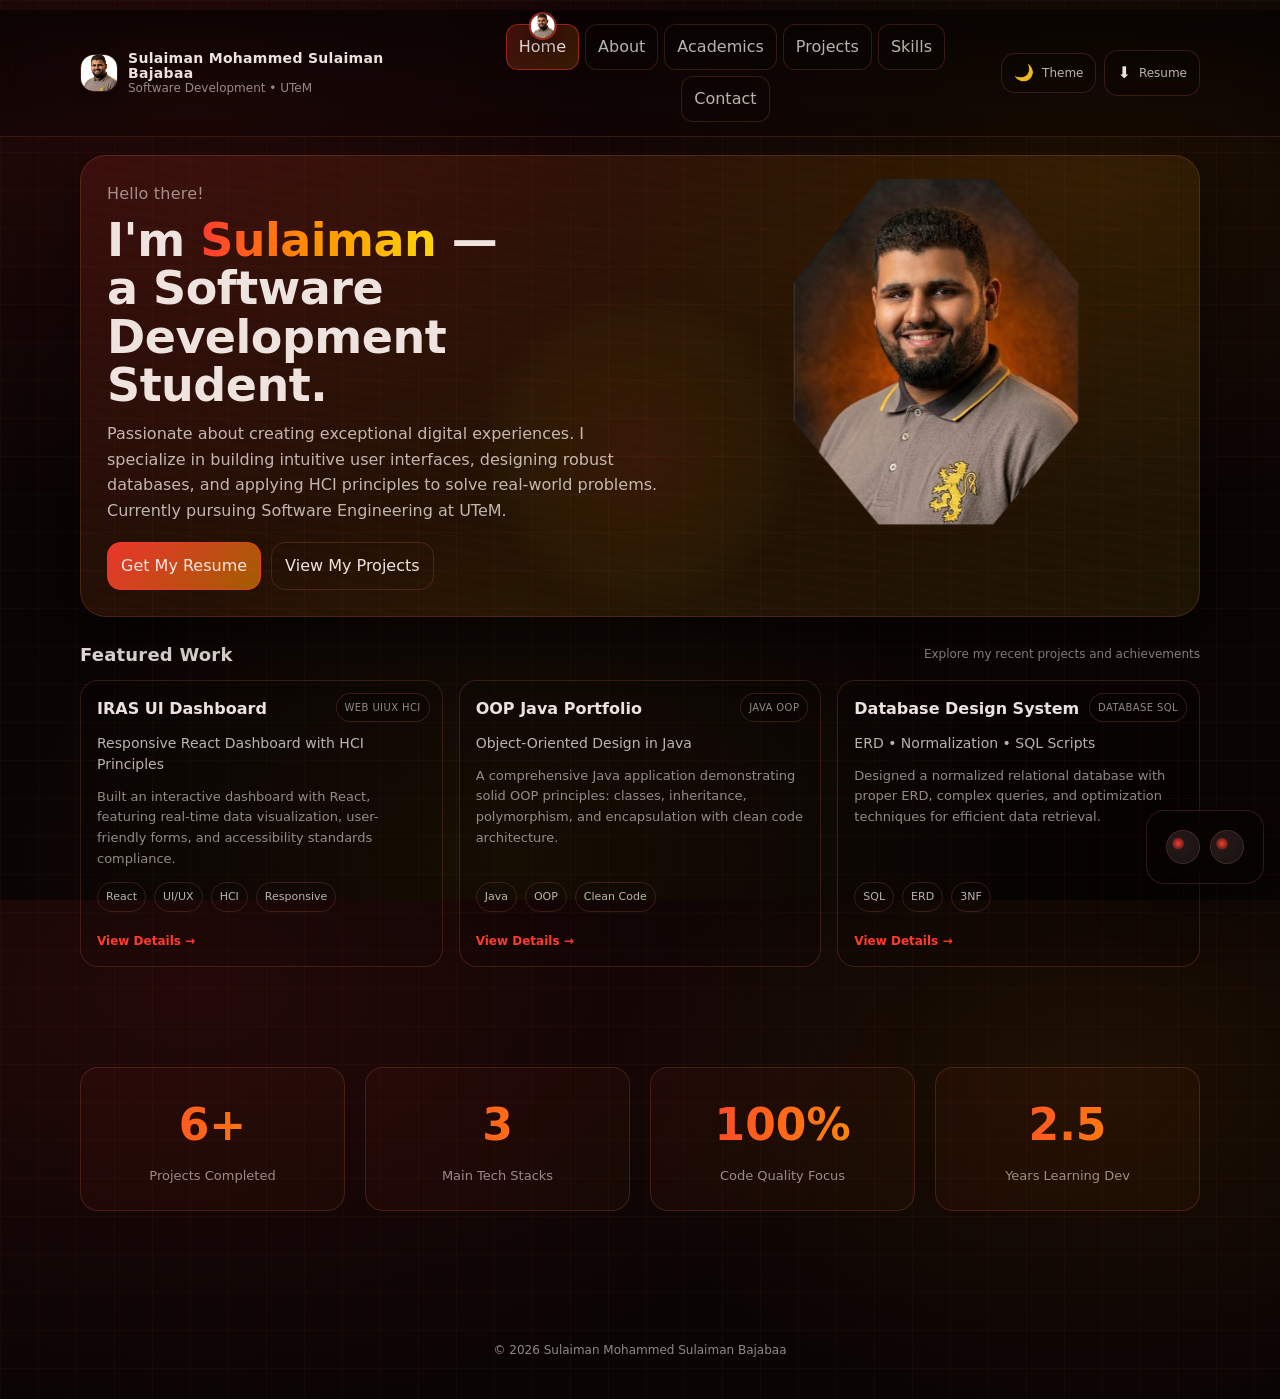
==== commit 07f4f35a: "Update hero image source for portfolio enhancement" ====
--- a/index.html
+++ b/index.html
@@ -65,7 +65,7 @@
       </div>
 
       <div class="hero-image-frame">
-        <img src="assets/me.jpg" alt="Sulaiman Mohammed Sulaiman Bajabaa" loading="eager" fetchpriority="high" decoding="async" />
+        <img src="assets/me12.jpg" alt="Sulaiman Mohammed Sulaiman Bajabaa" loading="eager" fetchpriority="high" decoding="async" />
       </div>
     </div>
   </section>
--- a/style.css
+++ b/style.css
@@ -56,6 +56,7 @@
   line-height:1.5;
   color: var(--text);
   transition: background-color .4s ease, color .4s ease;
+  background-color: var(--bg);
 
   background:
     linear-gradient(to bottom, rgba(0,0,0,.42), rgba(0,0,0,.42)),
@@ -84,6 +85,7 @@
     linear-gradient(var(--grid) 1px, transparent 1px),
     linear-gradient(90deg, var(--grid) 1px, transparent 1px),
     var(--bg);
+  background-color: var(--bg);
 
   background-size:
     auto, auto, auto,
